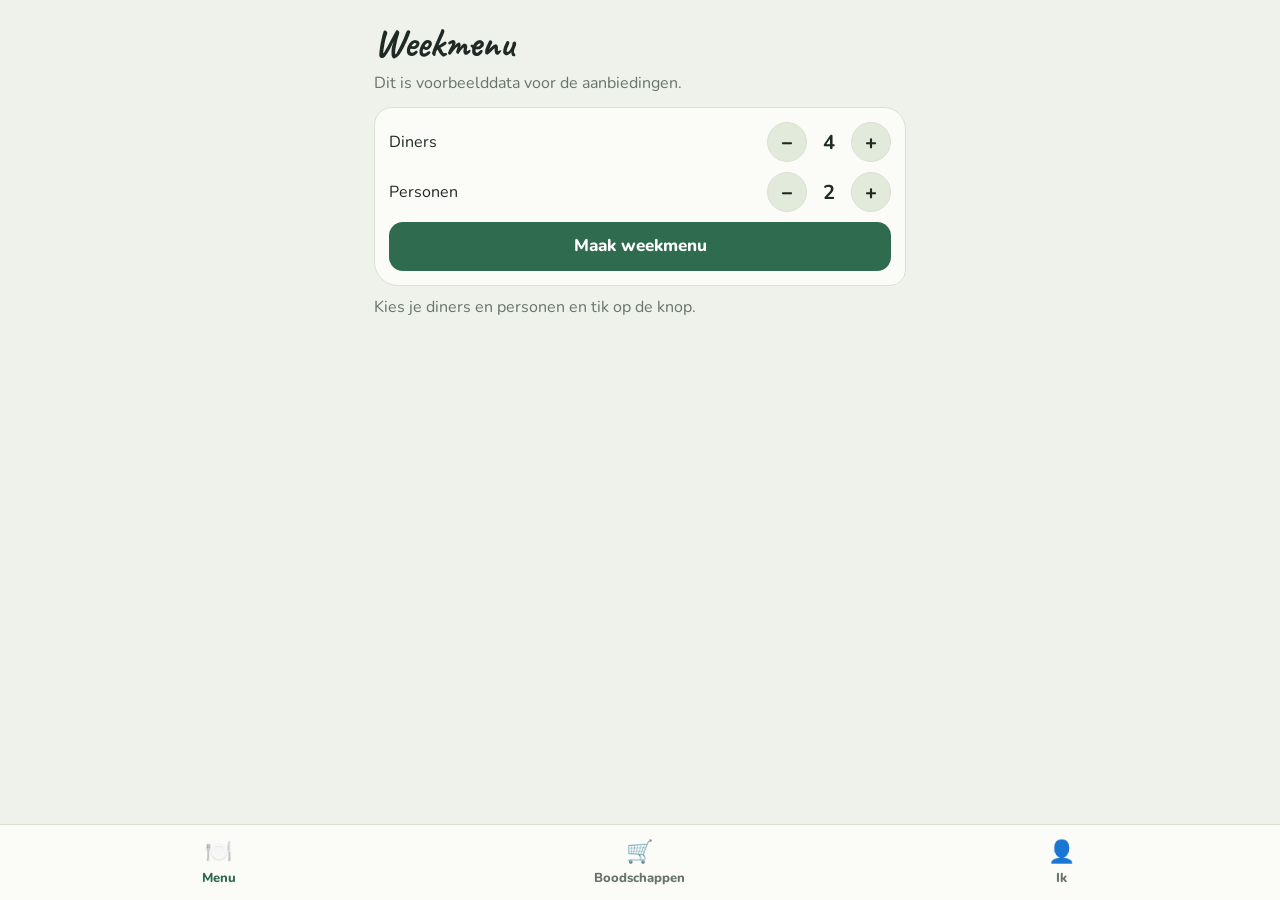
==== index.html @ 4ca86e37 "Rename index (3).html to index.html" ====
<!doctype html>
<html lang="nl"><head><meta charset="utf-8">
<meta name="viewport" content="width=device-width, initial-scale=1, viewport-fit=cover">
<title>Weekmenu</title>
<link href="https://fonts.googleapis.com/css2?family=Caveat:wght@600;700&family=Nunito:wght@400;700;800&display=swap" rel="stylesheet">
<style>
:root{--bg:#eef2ea;--card:#fbfcf8;--ink:#1f2a24;--mut:#66746b;--acc:#2f6b4f;--on:#fff;--deal:#f2c14e;--line:#d9e1d3;--chip:#e2eadc;box-sizing:border-box;padding-top:env(safe-area-inset-top,0px);padding-bottom:env(safe-area-inset-bottom,0px)}
@media(prefers-color-scheme:dark){:root:not([data-theme="light"]){--bg:#141a16;--card:#1d2621;--ink:#e9f0e8;--mut:#90a096;--acc:#6fc096;--on:#10201a;--line:#2b3830;--chip:#27332c;color-scheme:dark}}
:root[data-theme="dark"]{--bg:#141a16;--card:#1d2621;--ink:#e9f0e8;--mut:#90a096;--acc:#6fc096;--on:#10201a;--line:#2b3830;--chip:#27332c;color-scheme:dark}
*{box-sizing:border-box}html{scroll-padding-top:env(safe-area-inset-top,0px)}
body{margin:0;background:var(--bg);color:var(--ink);font:400 16px/1.45 Nunito,system-ui,sans-serif;padding-bottom:84px}
main{max-width:560px;margin:0 auto;padding:14px}
h1,h2{font-family:Caveat,cursive;margin:0;font-weight:700}h1{font-size:40px}h2{font-size:28px;margin:18px 0 8px}
.sub{color:var(--mut);margin:0 0 12px}
.card{background:var(--card);border:1.5px solid var(--line);border-radius:18px 22px 16px 24px;padding:14px;margin:10px 0}
.row{display:flex;align-items:center;gap:10px}.sp{flex:1}
.step{display:flex;align-items:center;gap:10px}.step b{min-width:24px;text-align:center;font-size:20px}
button{font:inherit;color:inherit;cursor:pointer}
.rb{width:40px;height:40px;border-radius:50%;border:1.5px solid var(--line);background:var(--chip);font-size:20px;font-weight:800}
.btn{background:var(--acc);color:var(--on);border:0;border-radius:14px;padding:12px 16px;font-weight:800;width:100%;font-size:17px}
.ghost{background:none;border:1.5px solid var(--line);border-radius:12px;padding:6px 10px;font-weight:700}
.pic{width:64px;height:64px;flex:none;border-radius:58% 42% 55% 45%/48% 56% 44% 52%;background:var(--chip);border:2px solid var(--ink);display:grid;place-items:center;font-size:32px}
.meta{color:var(--mut);font-size:14px}.name{font-weight:800;font-size:18px}
.tag{display:inline-block;background:var(--deal);color:#2a2105;border-radius:8px;padding:1px 7px;font-size:12px;font-weight:800;margin:4px 4px 0 0}
.chip{display:inline-block;border:1.5px solid var(--line);background:var(--chip);border-radius:20px;padding:5px 12px;margin:3px;font-weight:700}
.chip.on{background:var(--ink);color:var(--bg)}
.st{flex:1;min-width:30%;border:1.5px solid var(--line);border-radius:14px;background:var(--card);padding:8px;text-align:center}
.st.sel{border-color:var(--acc);outline:2px solid var(--acc)}.st b{display:block;font-size:17px}
.best{color:var(--acc);font-size:12px;font-weight:800}
.it{display:flex;align-items:center;gap:10px;padding:9px 0;border-bottom:1px solid var(--line)}
.it.d .t{text-decoration:line-through;opacity:.5}.t{flex:1}
nav{position:fixed;left:0;right:0;bottom:0;background:var(--card);border-top:1.5px solid var(--line);display:flex;padding:6px 8px calc(6px + env(safe-area-inset-bottom,0px))}
nav button{flex:1;border:0;background:none;padding:6px;font-weight:800;color:var(--mut);font-size:13px}nav button span{display:block;font-size:22px}
nav button.on{color:var(--acc)}
.seg{display:flex;gap:6px;margin:8px 0}.seg button{flex:1;border:1.5px solid var(--line);background:var(--card);border-radius:12px;padding:8px;font-weight:800}.seg .on{background:var(--acc);color:var(--on);border-color:var(--acc)}
button:focus-visible{outline:3px solid var(--acc);outline-offset:2px}
.in{font:inherit;color:inherit;background:var(--card);border:1.5px solid var(--line);border-radius:10px;padding:8px;width:100%;min-width:0}
</style></head><body><main id="app"></main><nav id="nav"></nav>
<script>
const CT=`kip|Kipfilet|1.6|g|125|0
gehakt|Gehakt|1.3|g|100|0
spek|Spekjes|0.6|g|30|0
ham|Ham|0.5|g|30|0
zalm|Zalm|2.2|g|120|0
rijst|Rijst|0.2|g|75|1
pasta|Pasta|0.25|g|90|1
orzo|Orzo|0.35|g|80|0
wrap|Wraps|0.5|st|2|0
naan|Naanbrood|0.5|st|1|0
bloemkool|Bloemkool|0.6|g|200|0
broccoli|Broccoli|0.55|g|150|0
spinazie|Spinazie|0.5|g|100|0
boerenkool|Boerenkool|0.5|g|200|0
zuurkool|Zuurkool|0.4|g|200|0
rodekool|Rode kool|0.4|g|200|0
sperzieb|Sperziebonen|0.6|g|150|0
courgette|Courgette|0.5|st|0.5|0
tomaat|Tomaten|0.5|g|120|0
paprika|Paprika|0.6|st|0.5|0
mozzarella|Mozzarella|0.55|g|60|0
feta|Feta|0.6|g|50|0
burrata|Burrata|1.2|g|60|0
kaas|Geraspte kaas|0.4|g|40|0
boursin|Boursin|0.8|g|40|0
room|Kookroom|0.3|ml|50|0
pesto|Pesto|0.5|g|30|0
currypasta|Currypasta|0.4|g|25|0
kokos|Kokosmelk|0.45|ml|100|0
linzen|Linzen|0.4|g|60|0
aardappel|Aardappelen|0.3|g|200|0
sla|Sla|0.4|g|60|0
avocado|Avocado|0.8|st|0.5|0
tzatziki|Tzatziki|0.4|g|50|0
mais|Mais en bonen|0.4|g|80|0
ei|Eieren|0.3|st|1|1
ui|Ui|0.1|st|0.5|1
knoflook|Knoflook|0.05|teen|1|1
olie|Olijfolie|0.05|ml|10|1`;
const RT=`Bloemkoolschotel|Schotels|45|1|bloemkool,aardappel,kaas,room,ham
Broccoli-ovenschotel|Schotels|40|1|broccoli,aardappel,kaas,room,gehakt
Lasagne|Schotels|75|2|gehakt,pasta,tomaat,kaas,room,ui
Quiche met spinazie|Schotels|60|2|spinazie,ei,room,kaas,spek
Pan-lasagne pesto|Schotels|35|1|pasta,pesto,gehakt,mozzarella,tomaat,olie
Boerenkoolstamppot|Hollands|40|1|boerenkool,aardappel,spek
Zuurkool met spekjes|Hollands|35|1|zuurkool,aardappel,spek
Rode kool met kip|Hollands|40|1|rodekool,aardappel,kip
Sperziebonen met kip|Hollands|35|1|sperzieb,aardappel,kip
Kippensoep|Soep|60|2|kip,ui,aardappel
Broccolisoep|Soep|30|1|broccoli,room,aardappel,ui
Pasta carbonara|Pasta|25|1|pasta,spek,ei,kaas,knoflook
Orzo met ham en kaas|Pasta|25|1|orzo,ham,kaas,room
Pasta pesto met kip|Pasta|25|1|pasta,pesto,kip,tomaat
Pasta boursin en broccoli|Pasta|25|1|pasta,boursin,broccoli
Ravioli spinazie-mozzarella|Pasta|20|1|pasta,spinazie,mozzarella,tomaat
Orzo met spinazie en tomaatjes|Pasta|25|1|orzo,spinazie,tomaat,feta
Chili con carne|Wraps|45|1|gehakt,mais,tomaat,paprika,rijst,ui
Tacos|Wraps|25|1|gehakt,wrap,sla,tomaat,kaas,avocado
Fajitas|Wraps|25|1|kip,paprika,wrap,ui,kaas
Shoarma-wraps|Wraps|25|1|kip,wrap,sla,tzatziki,tomaat
Nasi|Rijst|30|1|rijst,kip,ei,ui,paprika,knoflook,olie
Butter chicken|Rijst|40|2|kip,rijst,room,tomaat,currypasta
Kip kerrie|Rijst|35|1|kip,rijst,currypasta,kokos,paprika
Pokebowl|Rijst|25|1|zalm,rijst,avocado,mais
Linzencurry met naan|Curry|35|1|linzen,kokos,currypasta,tomaat,naan
Groene curry|Curry|35|2|kip,kokos,currypasta,broccoli,rijst
Orzosalade met feta|Salades|20|1|orzo,feta,tomaat,paprika,sla
Burratasalade|Salades|15|1|burrata,tomaat,sla,pesto
Caesar-pastasalade|Salades|25|1|pasta,kip,spek,ei,sla
Gevulde paprika|Overig|50|2|paprika,gehakt,rijst,kaas,tomaat
Courgette-parmigiana|Overig|55|2|courgette,tomaat,mozzarella,kaas
Risotto met burrata|Overig|40|2|rijst,burrata,courgette,room,ui
Kip tandoori met naan|Overig|35|1|kip,naan,tzatziki,currypasta`;
const EM={Schotels:'🥘',Hollands:'🥔',Soep:'🍲',Pasta:'🍝',Wraps:'🌯',Rijst:'🍛',Curry:'🌶️',Salades:'🥗',Overig:'🍽️'};
const CT2=`zout|Zout|0.03|st|0|1
peper|Peper|0.03|st|0|1
nootmuskaat|Nootmuskaat|0.03|st|0|1
ikruiden|Italiaanse kruiden|0.03|st|0|1
tacokruiden|Tacokruiden|0.15|st|0|1
komijn|Komijn|0.03|st|0|1
kerriepoeder|Kerriepoeder|0.03|st|0|1
paprikapoeder|Paprikapoeder|0.03|st|0|1
gember|Gember|0.1|g|5|1
bouillon|Bouillon|0.1|st|0.5|1
boter|Boter|0.1|g|10|1
melk|Melk|0.1|ml|50|1
sojasaus|Sojasaus|0.05|ml|10|1
azijn|Azijn|0.03|ml|10|1
honing|Honing|0.1|g|10|1
tomatenpuree|Tomatenpuree|0.1|g|15|1
asperges|Groene asperges|1.2|g|150|0
witlof|Witlof|0.6|g|150|0
wortel|Wortelen|0.3|g|150|0
snijbonen|Snijbonen|0.6|g|150|0
pompoen|Pompoen|0.4|g|200|0
aubergine|Aubergine|0.7|st|0.5|0
gnocchi|Gnocchi|0.5|g|125|0
ricotta|Ricotta|0.6|g|50|0
deeg|Bladerdeeg of pizzadeeg|0.4|st|0.5|0
broodje|Burgerbroodjes|0.3|st|1|0
kipgehakt|Kipgehakt|1.2|g|100|0
friet|Friet|0.5|g|150|0
pita|Pitabroodjes|0.4|st|1|0
nacho|Nacho's|0.5|g|40|0
pindasaus|Pindasaus|0.4|g|40|0
stoofvlees|Stoofvlees|1.8|g|125|0
bulgur|Bulgur|0.3|g|70|0
couscous|Couscous|0.3|g|70|0
kikkererwten|Kikkererwten|0.35|g|80|0
carpaccio|Carpaccio|1.5|g|50|0
pijnboompitten|Pijnboompitten|0.5|g|15|0
basilicum|Basilicum|0.25|g|10|0
aardbeien|Aardbeien|0.8|g|80|0
rucola|Rucola|0.4|g|30|0
capres|Capres|0.15|g|10|0`;
const RT2=`Courgetteschotel|Schotels|45|1|courgette,aardappel,kaas,room,gehakt
Spinazieschotel|Schotels|45|1|spinazie,aardappel,kaas,room,ei
Witlof met ham en kaas|Schotels|40|1|witlof,ham,kaas,aardappel,room
Quiche met capres|Schotels|60|2|ei,room,kaas,spek,deeg,capres
Gnocchi-ovenschotel met kip en pesto|Schotels|40|1|gnocchi,pesto,kip,courgette,mozzarella
Wortelen met gehakt|Hollands|40|1|wortel,aardappel,gehakt
Snijbonen met gehakt|Hollands|35|1|snijbonen,aardappel,gehakt
Spinazie met ei|Hollands|30|1|spinazie,aardappel,ei
Groene asperges met spek|Hollands|30|1|asperges,spek,aardappel,ei
Gegrilde ovengroenten|Hollands|45|1|courgette,paprika,aubergine,aardappel,feta
Pompoensoep|Soep|40|1|pompoen,room,ui
Courgettepasta|Pasta|25|1|courgette,pasta,room,kaas
Pasta pesto|Pasta|20|1|pasta,pesto,tomaat,pijnboompitten
Macaroni met ham en kaas|Pasta|35|1|pasta,ham,kaas,tomaat
Mac and cheese|Pasta|30|1|pasta,kaas,room,melk
Pasta met kip, courgette en room|Pasta|30|1|pasta,kip,courgette,room
Orzo met spek, courgette en burrata|Pasta|30|2|orzo,spek,courgette,burrata,rucola
Quesadilla's|Wraps|25|1|wrap,kaas,kip,paprika,mais
Bloemkoolpizza|Wraps|50|2|bloemkool,mozzarella,tomaat,ei
Wrap-pizza met crème fraîche|Wraps|20|1|wrap,room,spinazie,kaas,tomaat
Kipcorn|Wraps|35|1|kip,deeg,kaas
Hamburgers|Wraps|30|1|broodje,gehakt,sla,tomaat,kaas,aardappel
Plaattaart (flammkuchen)|Wraps|30|1|deeg,room,spek,ui,kaas
Tostada met gehakt|Wraps|25|1|wrap,gehakt,mais,sla,tomaat,avocado
Pita tandoori|Wraps|25|1|pita,kip,tzatziki,sla,tomaat,kerriepoeder
Taquito's|Wraps|30|1|wrap,kip,kaas,mais
Gyros-wraps|Wraps|25|1|wrap,kip,tzatziki,sla,tomaat
Kip-saté-wraps|Wraps|25|1|wrap,kip,pindasaus,sla,wortel
Kip Caesar-wraps|Wraps|25|1|wrap,kip,sla,spek,kaas
Kip-tacos met sla|Wraps|25|1|wrap,kipgehakt,sla,tomaat,avocado
Mexicaanse bowl|Wraps|30|1|rijst,gehakt,mais,avocado,tomaat,nacho
Gevulde courgette met Mexicaans gehakt|Wraps|45|2|courgette,gehakt,mais,kaas,tomaat
Enchilada's met kip|Wraps|40|2|wrap,kip,mais,tomaat,kaas
Loaded fries|Wraps|30|1|friet,kipgehakt,kaas,sla,tomaat
Gezonde kapsalon|Wraps|35|1|aardappel,kip,sla,tomaat,tzatziki,kaas
Turkse pizza|Wraps|35|2|deeg,gehakt,tomaat,paprika,sla
Chicken tonight|Rijst|30|1|kip,rijst,paprika,room,tomaat
Stoofvlees met rijst en boontjes|Rijst|30|1|stoofvlees,rijst,snijbonen
Kip met rijst en broccoli|Rijst|30|1|kip,rijst,broccoli,room
Kip tandoori met rijst|Rijst|35|1|kip,rijst,tzatziki,kerriepoeder
Kip madras|Rijst|35|1|kip,rijst,currypasta,tomaat,room
Honing-gemberkip met rijst|Rijst|30|1|kip,rijst,honing,sojasaus,broccoli
Roti met kip|Rijst|40|2|wrap,kip,aardappel,sperzieb,currypasta
Risotto|Rijst|40|2|rijst,kaas,room,boter,ui
Risotto verde met burrata|Rijst|40|2|rijst,courgette,spinazie,burrata,kaas
Paprikarisotto met burrata|Rijst|40|2|rijst,paprika,burrata,kaas
Pastasalade pesto met kip|Salades|25|1|pasta,pesto,tomaat,kip,pijnboompitten
Bulgursalade met feta|Salades|25|1|bulgur,feta,paprika,tomaat,sla
Orzosalade met mozzarella|Salades|20|1|orzo,tomaat,mozzarella,basilicum
Linda-salade met nacho's|Salades|20|1|nacho,sla,tomaat,avocado,gehakt,mais
Spinaziesalade met aardbeien|Salades|15|1|spinazie,aardbeien,feta,pijnboompitten
Couscoussalade|Salades|20|1|couscous,kikkererwten,tomaat,feta,sla
Krokante aardappelsalade|Salades|35|1|aardappel,spek,ei,sla,tomaat
Pastasalade met carpaccio|Salades|25|1|pasta,carpaccio,rucola,tomaat,pijnboompitten
Pastasalade met avocado en spek|Salades|25|1|pasta,avocado,spek,tomaat,sla
Orzosalade met gegrilde groenten|Salades|30|1|orzo,courgette,paprika,aubergine,feta
Pompoencurry|Curry|40|1|pompoen,kokos,currypasta,rijst,kikkererwten
Kip met tzatziki en naan|Overig|25|1|kip,tzatziki,naan,sla,tomaat
Courgettepatatjes|Overig|35|1|courgette,ei,kaas,aardappel
Melanzane parmigiana|Overig|60|2|aubergine,tomaat,mozzarella,kaas
Kipburger|Overig|30|1|broodje,kipgehakt,sla,tomaat,kaas
Kip shoarma met tzatziki|Overig|30|1|kip,tzatziki,rijst,sla,tomaat
Courgetterolletjes met ricotta|Overig|45|2|courgette,ricotta,tomaat,mozzarella
Italiaanse plaattaart|Overig|30|1|deeg,tomaat,mozzarella,rucola,ham`;
const CX={Schotels:'zout,peper,nootmuskaat,boter',Hollands:'zout,peper,boter,melk',Soep:'bouillon,zout,peper,knoflook',Pasta:'knoflook,olie,zout,peper,ikruiden',Wraps:'knoflook,olie,tacokruiden,zout,peper',Rijst:'knoflook,olie,zout,peper,gember',Curry:'knoflook,gember,olie,komijn,kerriepoeder,zout',Salades:'olie,azijn,zout,peper',Overig:'knoflook,olie,zout,peper,ikruiden'};
const C={},R=[];
(CT+'\n'+CT2).split('\n').forEach(l=>{const[k,n,p,u,q,pa]=l.split('|');C[k]={n,p:+p,u,q:+q,pa:+pa}});
(RT+'\n'+RT2).split('\n').forEach(l=>{const[n,c,m,d,i]=l.split('|');R.push({n,c,m:+m,d:+d,i:[...new Set(i.split(',').concat((CX[c]||'').split(',')).filter(Boolean))]})});
const BASE=R.length;
// Voorbeeld-aanbiedingen (later vervangen door de wekelijkse scraper)
const ST=['AH','Jumbo','Lidl','Aldi','Dirk'];
const MU={AH:1,Jumbo:.97,Lidl:.88,Aldi:.87,Dirk:.9};
const DS={AH:{kip:.25,courgette:.3,pasta:.2,spinazie:.25,mozzarella:.3,gehakt:.15},Jumbo:{gehakt:.3,broccoli:.3,wrap:.25,tomaat:.2,kaas:.2,room:.2,feta:.25},Lidl:{paprika:.3,kip:.15,avocado:.3,sla:.2,mais:.15},Aldi:{spek:.25,aardappel:.2,bloemkool:.3,pesto:.2},Dirk:{kokos:.3,linzen:.25,currypasta:.3,orzo:.2,burrata:.25,ham:.2}};
let S={n:4,p:2,mode:'single',store:null,menu:[],dis:['zalm'],favs:[],hist:[],moved:[],done:[],tab:'menu'};
try{const x=JSON.parse(localStorage.getItem('wm1')||'null');if(x)S={...S,...x,tab:'menu'}}catch(e){}
const save=()=>{try{localStorage.setItem('wm1',JSON.stringify(S))}catch(e){}};
S=Object.assign({cr:[],ci:{},dw:[],form:{open:false,n:'',c:'Overig',m:30,d:1,sel:[],ni:{n:'',p:'',u:'g',q:''}}},S);
Object.assign(C,S.ci);S.cr.forEach(r=>R.push(r));S.menu=S.menu.filter(i=>i<R.length);
const bad=r=>S.dw.some(w=>r.n.toLowerCase().includes(w)||r.i.some(k=>C[k].n.toLowerCase().includes(w)));
const eur=v=>'€'+v.toFixed(2).replace('.',',');
const pr=(k,s)=>C[k].p*MU[s]*(1-(DS[s][k]||0));
const bestS=k=>ST.reduce((a,s)=>pr(k,s)<pr(k,a)?s:a);
const uses=()=>{const m={};S.menu.forEach(i=>R[i].i.forEach(k=>m[k]=(m[k]||0)+1));return m};
const isBuy=k=>C[k].pa?S.moved.includes(k):!S.moved.includes(k);
const tot=s=>{const u=uses();return Object.keys(u).filter(isBuy).reduce((a,k)=>a+(s==='split'?pr(k,bestS(k)):pr(k,s))*S.p*u[k],0)};
const cheapest=()=>ST.reduce((a,s)=>tot(s)<tot(a)?s:a);
const cur=()=>S.store||cheapest();
const unit=k=>S.mode==='split'?pr(k,bestS(k)):pr(k,cur());
const qty=(k,n)=>{const c=C[k],v=c.q*S.p*n;if(!c.q)return 'naar smaak';if(c.u==='g'&&v>=1000)return (v/1000).toFixed(1).replace('.',',')+' kg';if(c.u==='ml'&&v>=1000)return (v/1000).toFixed(1).replace('.',',')+' l';const r=Math.round(v*10)/10;return String(r).replace('.',',')+' '+(c.u==='st'?'stuks':c.u)};
const score=(r,cats)=>{let d=0;r.i.forEach(k=>{if(!C[k].pa)d+=Math.max(...ST.map(s=>DS[s][k]||0))});return d/r.i.length+Math.random()*.35+(S.favs.includes(r.n)?.15:0)-cats.filter(c=>c===r.c).length*.3};
const best=(ex,cats)=>{const c=R.map((r,i)=>[r,i]).filter(([r,i])=>!ex.includes(i)&&!r.i.some(k=>S.dis.includes(k))&&!bad(r)).map(([r,i])=>[score(r,cats),i]).sort((a,b)=>b[0]-a[0])[0];return c?c[1]:null};
function gen(){const m=[];for(let x=0;x<S.n;x++){const i=best(m,m.map(j=>R[j].c));if(i!==null)m.push(i)}S.menu=m;S.done=[];S.moved=[];S.store=null;save();render()}
function swap(x){const o=S.menu.filter((_,j)=>j!==x),i=best(S.menu,o.map(j=>R[j].c));if(i!==null){S.menu[x]=i;save();render()}}
const cost=r=>r.i.reduce((a,k)=>a+unit(k)*S.p,0);
const deals=r=>r.i.filter(k=>!C[k].pa).map(k=>{const s=bestS(k),d=DS[s][k];return d?`<span class="tag">${C[k].n} −${Math.round(d*100)}% ${s}</span>`:''}).join('');
const dif=['makkelijk','gemiddeld','pittig'];
function setN(k,d,lo,hi){S[k]=Math.min(hi,Math.max(lo,S[k]+d));save();render()}
function tog(arr,v){const a=S[arr],i=a.indexOf(v);i<0?a.push(v):a.splice(i,1);save();render()}
function go(t){S.tab=t;render();scrollTo(0,0)}
function vMenu(){let h=`<h1>Weekmenu</h1><p class="sub">Dit is voorbeelddata voor de aanbiedingen.</p>
<div class="card"><div class="row"><span class="sp">Diners</span><span class="step"><button class="rb" onclick="setN('n',-1,1,7)" aria-label="Minder diners">−</button><b>${S.n}</b><button class="rb" onclick="setN('n',1,1,7)" aria-label="Meer diners">+</button></span></div>
<div class="row" style="margin:10px 0"><span class="sp">Personen</span><span class="step"><button class="rb" onclick="setN('p',-1,1,10)" aria-label="Minder personen">−</button><b>${S.p}</b><button class="rb" onclick="setN('p',1,1,10)" aria-label="Meer personen">+</button></span></div>
<button class="btn" onclick="gen()">${S.menu.length?'Maak nieuw weekmenu':'Maak weekmenu'}</button></div>`;
if(!S.menu.length)return h+`<p class="sub">Kies je diners en personen en tik op de knop.</p>`;
let t=0;S.menu.forEach((i,x)=>{const r=R[i],c=cost(r);t+=c;h+=`<div class="card"><div class="row"><div class="pic">${EM[r.c]}</div><div class="sp"><div class="name">${r.n}</div><div class="meta">${r.m} min, ${dif[r.d-1]}</div><div><b>${eur(c)}</b> <span class="meta">totaal, ${eur(c/S.p)} p.p.</span></div></div>
<div style="display:grid;gap:6px"><button class="ghost" onclick="tog('favs','${r.n}')" aria-label="Favoriet">${S.favs.includes(r.n)?'❤️':'🤍'}</button><button class="ghost" onclick="swap(${x})" aria-label="Wissel gerecht">↻</button></div></div>${deals(r)}</div>`});
return h+`<div class="card row"><span class="sp">Hele week</span><b>${eur(t)}</b></div><button class="btn" onclick="S.hist.unshift({d:new Date().toLocaleDateString('nl-NL'),m:S.menu.map(i=>R[i].n),n:S.n,p:S.p});S.hist=S.hist.slice(0,20);save();alert('Bewaard in je geschiedenis')">Bewaar deze week</button>`}
function vShop(){if(!S.menu.length)return `<h1>Boodschappen</h1><p class="sub">Maak eerst een weekmenu.</p>`;
const bs=cheapest(),u=uses(),ks=Object.keys(u);
let h=`<h1>Boodschappen</h1><div class="seg"><button class="${S.mode==='single'?'on':''}" onclick="S.mode='single';save();render()">Één winkel</button><button class="${S.mode==='split'?'on':''}" onclick="S.mode='split';save();render()">Verdeeld</button></div>`;
if(S.mode==='single'){h+=`<div class="row" style="flex-wrap:wrap;gap:8px">`+ST.map(s=>`<button class="st ${s===cur()?'sel':''}" onclick="S.store='${s}';save();render()">${s}<b>${eur(tot(s))}</b>${s===bs?'<span class="best">goedkoopst</span>':''}</button>`).join('')+`</div>`}
else h+=`<div class="card row"><span class="sp">Goedkoopste per product</span><b>${eur(tot('split'))}</b></div><p class="sub">Je bespaart ${eur(tot(bs)-tot('split'))} t.o.v. alleen ${bs}.</p>`;
h+=`<h2>Te kopen</h2><div class="card">`;
const row=(k,buy)=>{const n=u[k],st=S.mode==='split'?bestS(k):cur();return `<div class="it ${S.done.includes(k)&&buy?'d':''}">${buy?`<input type="checkbox" ${S.done.includes(k)?'checked':''} onchange="tog('done','${k}')" aria-label="${C[k].n}">`:''}<div class="t"><b>${C[k].n}</b> <span class="meta">${qty(k,n)}${buy?`, ${eur(pr(k,st)*S.p*n)}${S.mode==='split'?' bij '+st:''}`:''}</span></div><button class="ghost" onclick="tog('moved','${k}')">${buy?'Heb ik':'Koop'}</button></div>`};
h+=ks.filter(isBuy).map(k=>row(k,1)).join('')||'<p class="meta">Niets te kopen.</p>';
h+=`</div><h2>Waarschijnlijk in huis</h2><div class="card">`+(ks.filter(k=>!isBuy(k)).map(k=>row(k,0)).join('')||'<p class="meta">Leeg.</p>')+`</div>`;return h}
function vMe(){let h=`<h1>Ik</h1><h2>Lust ik niet</h2><p class="sub">Typ een woord (bijvoorbeeld ‘zalm’) of tik een ingrediënt aan. Geblokkeerde gerechten komen niet in je menu.</p><div class="card"><div class="row"><input id="dw" class="in" placeholder="Wat lust je niet?" onkeydown="if(event.key==='Enter')addDw()"><button class="ghost" onclick="addDw()">Voeg toe</button></div><div>${S.dw.map(w=>`<button class="chip on" onclick="rmDw('${w}')">${w} ✕</button>`).join('')}</div><hr style="border:0;border-top:1px solid var(--line)">`;
h+=Object.keys(C).filter(k=>!C[k].pa).map(k=>`<button class="chip ${S.dis.includes(k)?'on':''}" onclick="tog('dis','${k}')">${C[k].n}</button>`).join('')+`</div><h2>Favorieten</h2><div class="card">`;
h+=S.favs.map(f=>`<span class="chip">❤️ ${f}</span>`).join('')||'<p class="meta">Tik op het hartje bij een gerecht.</p>';
h+=`</div><h2>Geschiedenis</h2>`+(S.hist.map(x=>`<div class="card"><b>${x.d}</b> <span class="meta">${x.n} diners, ${x.p} pers.</span><div class="meta">${x.m.join(', ')}</div></div>`).join('')||'<p class="meta">Nog geen bewaarde weken.</p>');return h+vAdd()}
const bad2=0;
function addDw(){const v=document.getElementById('dw').value.trim().toLowerCase();if(v&&!S.dw.includes(v)){S.dw.push(v);save();render()}}
function rmDw(w){S.dw=S.dw.filter(x=>x!==w);save();render()}
const selIng=k=>{const a=S.form.sel,i=a.indexOf(k);i<0?a.push(k):a.splice(i,1);render()};
function addIng(){const n=S.form.ni;if(!n.n.trim())return;const k='c_'+Date.now();S.ci[k]={n:n.n.trim(),p:+n.p||0.3,u:n.u,q:+n.q||1,pa:0};C[k]=S.ci[k];S.form.sel.push(k);S.form.ni={n:'',p:'',u:'g',q:''};save();render()}
function saveCr(){const f=S.form;if(!f.n.trim()||!f.sel.length){alert('Geef een naam en kies minstens één ingrediënt');return}const r={n:f.n.trim(),c:f.c,m:f.m||30,d:f.d,i:[...f.sel]};S.cr.push(r);R.push(r);S.form={open:false,n:'',c:'Overig',m:30,d:1,sel:[],ni:{n:'',p:'',u:'g',q:''}};save();render()}
function delCr(x){S.cr.splice(x,1);R.length=BASE;S.cr.forEach(r=>R.push(r));S.menu=S.menu.filter(i=>i<R.length);save();render()}
function vAdd(){const f=S.form;let h=`<h2>Eigen recepten</h2>`+S.cr.map((r,x)=>`<div class="card row"><span class="sp"><b>${r.n}</b> <span class="meta">${r.c}, ${r.m} min</span></span><button class="ghost" onclick="delCr(${x})" aria-label="Verwijder">✕</button></div>`).join('');
if(!f.open)return h+`<button class="btn" onclick="S.form.open=true;render()">+ Nieuw recept</button>`;
return h+`<div class="card"><input class="in" placeholder="Naam van het gerecht" value="${f.n}" oninput="S.form.n=this.value"><div class="row" style="margin:8px 0"><select class="in" onchange="S.form.c=this.value">${Object.keys(EM).map(c=>`<option ${c===f.c?'selected':''}>${c}</option>`).join('')}</select><input class="in" type="number" min="5" value="${f.m}" oninput="S.form.m=+this.value" aria-label="Minuten"><select class="in" onchange="S.form.d=+this.value">${dif.map((d,i)=>`<option value="${i+1}" ${i+1===f.d?'selected':''}>${d}</option>`).join('')}</select></div><p class="meta">Kies ingrediënten:</p><div style="max-height:200px;overflow:auto">${Object.keys(C).map(k=>`<button class="chip ${f.sel.includes(k)?'on':''}" onclick="selIng('${k}')">${C[k].n}</button>`).join('')}</div><p class="meta">Staat het er niet bij? Voeg het toe (prijs per persoon en hoeveelheid per persoon):</p><div class="row"><input class="in" placeholder="Naam" value="${f.ni.n}" oninput="S.form.ni.n=this.value"><input class="in" type="number" step="0.05" placeholder="€ p.p." value="${f.ni.p}" oninput="S.form.ni.p=this.value"><select class="in" onchange="S.form.ni.u=this.value"><option>g</option><option>st</option><option>ml</option></select><input class="in" type="number" placeholder="p.p." value="${f.ni.q}" oninput="S.form.ni.q=this.value"></div><button class="ghost" style="margin:8px 0" onclick="addIng()">Ingrediënt toevoegen</button><button class="btn" onclick="saveCr()">Recept opslaan</button></div>`}
function render(){app.innerHTML=S.tab==='menu'?vMenu():S.tab==='shop'?vShop():vMe();
nav.innerHTML=[['menu','🍽️','Menu'],['shop','🛒','Boodschappen'],['me','👤','Ik']].map(([t,e,l])=>`<button class="${S.tab===t?'on':''}" onclick="go('${t}')"><span>${e}</span>${l}</button>`).join('')}
render();
</script></body></html>
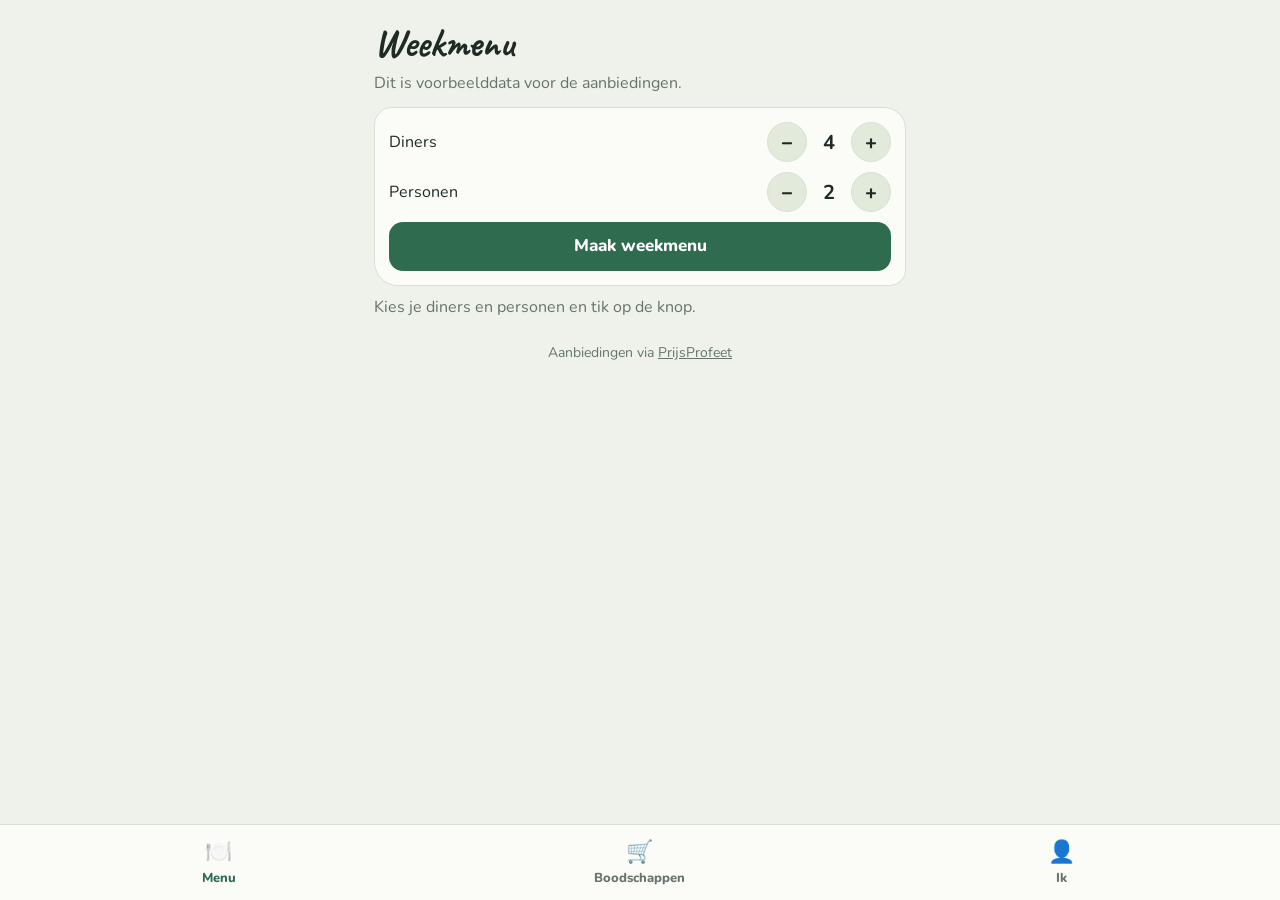
==== commit 1414005f: "Rename index (4).html to index.html" ====
--- a/index.html
+++ b/index.html
@@ -224,7 +224,7 @@
 // Voorbeeld-aanbiedingen (later vervangen door de wekelijkse scraper)
 const ST=['AH','Jumbo','Lidl','Aldi','Dirk'];
 const MU={AH:1,Jumbo:.97,Lidl:.88,Aldi:.87,Dirk:.9};
-const DS={AH:{kip:.25,courgette:.3,pasta:.2,spinazie:.25,mozzarella:.3,gehakt:.15},Jumbo:{gehakt:.3,broccoli:.3,wrap:.25,tomaat:.2,kaas:.2,room:.2,feta:.25},Lidl:{paprika:.3,kip:.15,avocado:.3,sla:.2,mais:.15},Aldi:{spek:.25,aardappel:.2,bloemkool:.3,pesto:.2},Dirk:{kokos:.3,linzen:.25,currypasta:.3,orzo:.2,burrata:.25,ham:.2}};
+let SRC='Dit is voorbeelddata voor de aanbiedingen.',DS={AH:{kip:.25,courgette:.3,pasta:.2,spinazie:.25,mozzarella:.3,gehakt:.15},Jumbo:{gehakt:.3,broccoli:.3,wrap:.25,tomaat:.2,kaas:.2,room:.2,feta:.25},Lidl:{paprika:.3,kip:.15,avocado:.3,sla:.2,mais:.15},Aldi:{spek:.25,aardappel:.2,bloemkool:.3,pesto:.2},Dirk:{kokos:.3,linzen:.25,currypasta:.3,orzo:.2,burrata:.25,ham:.2}};
 let S={n:4,p:2,mode:'single',store:null,menu:[],dis:['zalm'],favs:[],hist:[],moved:[],done:[],tab:'menu'};
 try{const x=JSON.parse(localStorage.getItem('wm1')||'null');if(x)S={...S,...x,tab:'menu'}}catch(e){}
 const save=()=>{try{localStorage.setItem('wm1',JSON.stringify(S))}catch(e){}};
@@ -251,7 +251,7 @@
 function setN(k,d,lo,hi){S[k]=Math.min(hi,Math.max(lo,S[k]+d));save();render()}
 function tog(arr,v){const a=S[arr],i=a.indexOf(v);i<0?a.push(v):a.splice(i,1);save();render()}
 function go(t){S.tab=t;render();scrollTo(0,0)}
-function vMenu(){let h=`<h1>Weekmenu</h1><p class="sub">Dit is voorbeelddata voor de aanbiedingen.</p>
+function vMenu(){let h=`<h1>Weekmenu</h1><p class="sub">${SRC}</p>
 <div class="card"><div class="row"><span class="sp">Diners</span><span class="step"><button class="rb" onclick="setN('n',-1,1,7)" aria-label="Minder diners">−</button><b>${S.n}</b><button class="rb" onclick="setN('n',1,1,7)" aria-label="Meer diners">+</button></span></div>
 <div class="row" style="margin:10px 0"><span class="sp">Personen</span><span class="step"><button class="rb" onclick="setN('p',-1,1,10)" aria-label="Minder personen">−</button><b>${S.p}</b><button class="rb" onclick="setN('p',1,1,10)" aria-label="Meer personen">+</button></span></div>
 <button class="btn" onclick="gen()">${S.menu.length?'Maak nieuw weekmenu':'Maak weekmenu'}</button></div>`;
@@ -282,7 +282,8 @@
 function vAdd(){const f=S.form;let h=`<h2>Eigen recepten</h2>`+S.cr.map((r,x)=>`<div class="card row"><span class="sp"><b>${r.n}</b> <span class="meta">${r.c}, ${r.m} min</span></span><button class="ghost" onclick="delCr(${x})" aria-label="Verwijder">✕</button></div>`).join('');
 if(!f.open)return h+`<button class="btn" onclick="S.form.open=true;render()">+ Nieuw recept</button>`;
 return h+`<div class="card"><input class="in" placeholder="Naam van het gerecht" value="${f.n}" oninput="S.form.n=this.value"><div class="row" style="margin:8px 0"><select class="in" onchange="S.form.c=this.value">${Object.keys(EM).map(c=>`<option ${c===f.c?'selected':''}>${c}</option>`).join('')}</select><input class="in" type="number" min="5" value="${f.m}" oninput="S.form.m=+this.value" aria-label="Minuten"><select class="in" onchange="S.form.d=+this.value">${dif.map((d,i)=>`<option value="${i+1}" ${i+1===f.d?'selected':''}>${d}</option>`).join('')}</select></div><p class="meta">Kies ingrediënten:</p><div style="max-height:200px;overflow:auto">${Object.keys(C).map(k=>`<button class="chip ${f.sel.includes(k)?'on':''}" onclick="selIng('${k}')">${C[k].n}</button>`).join('')}</div><p class="meta">Staat het er niet bij? Voeg het toe (prijs per persoon en hoeveelheid per persoon):</p><div class="row"><input class="in" placeholder="Naam" value="${f.ni.n}" oninput="S.form.ni.n=this.value"><input class="in" type="number" step="0.05" placeholder="€ p.p." value="${f.ni.p}" oninput="S.form.ni.p=this.value"><select class="in" onchange="S.form.ni.u=this.value"><option>g</option><option>st</option><option>ml</option></select><input class="in" type="number" placeholder="p.p." value="${f.ni.q}" oninput="S.form.ni.q=this.value"></div><button class="ghost" style="margin:8px 0" onclick="addIng()">Ingrediënt toevoegen</button><button class="btn" onclick="saveCr()">Recept opslaan</button></div>`}
-function render(){app.innerHTML=S.tab==='menu'?vMenu():S.tab==='shop'?vShop():vMe();
+function render(){app.innerHTML=S.tab==='menu'?vMenu():S.tab==='shop'?vShop():vMe();app.innerHTML+=`<p class="meta" style="text-align:center;margin-top:24px">Aanbiedingen via <a href="https://www.prijsprofeet.nl" style="color:inherit">PrijsProfeet</a></p>`;
 nav.innerHTML=[['menu','🍽️','Menu'],['shop','🛒','Boodschappen'],['me','👤','Ik']].map(([t,e,l])=>`<button class="${S.tab===t?'on':''}" onclick="go('${t}')"><span>${e}</span>${l}</button>`).join('')}
 render();
+fetch('deals.json',{cache:'no-cache'}).then(r=>r.ok?r.json():Promise.reject()).then(j=>{const d={};ST.forEach(s=>{d[s]={};Object.entries((j.stores||{})[s]||{}).forEach(([k,v])=>d[s][k]=v.d)});DS=d;SRC='Aanbiedingen van '+j.updated+'.';render()}).catch(()=>{});
 </script></body></html>
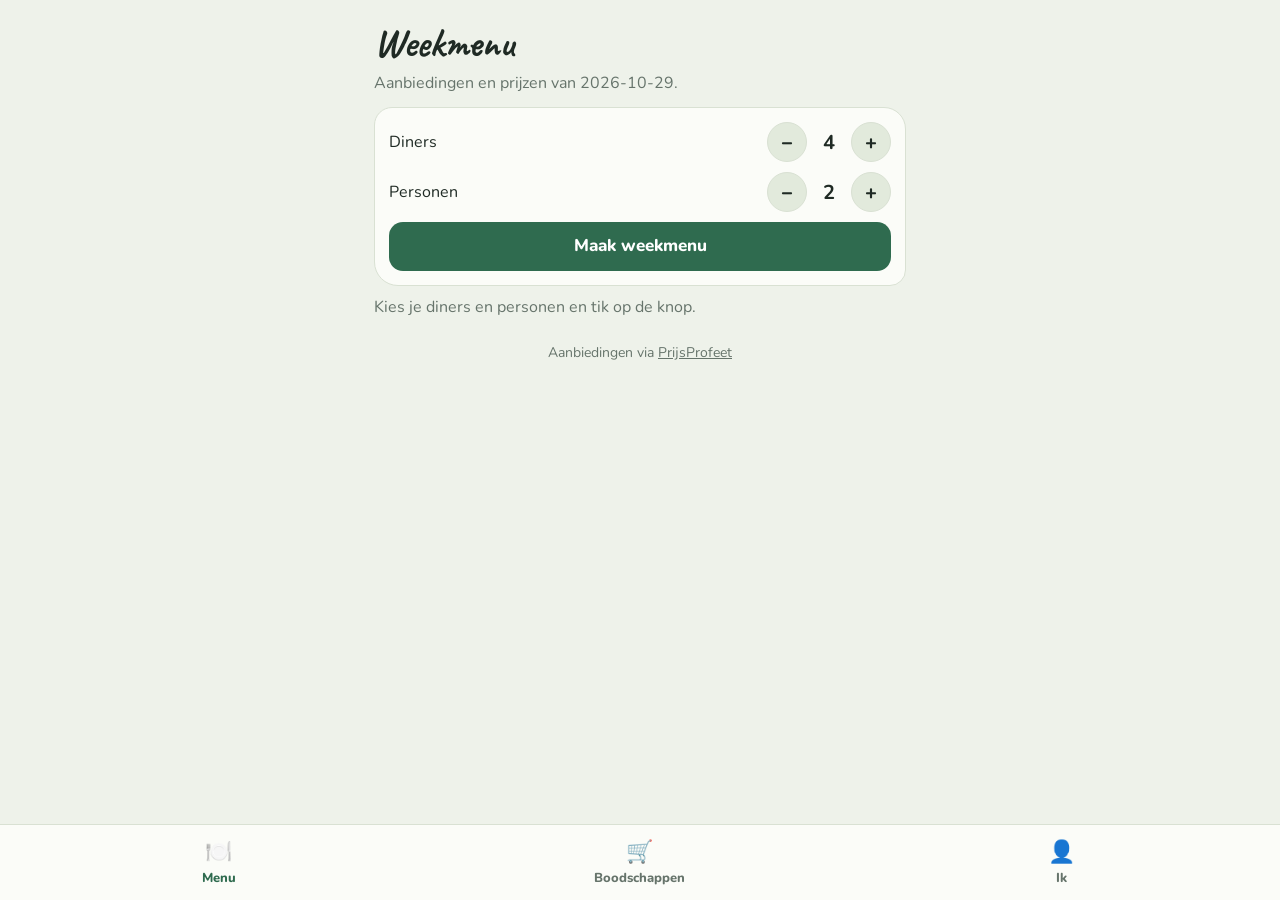
==== commit 2bea78d5: "Modify ingredient prices and add new items Updated ingredient prices and added new items in the CT c" ====
--- a/index.html
+++ b/index.html
@@ -37,41 +37,41 @@
 .in{font:inherit;color:inherit;background:var(--card);border:1.5px solid var(--line);border-radius:10px;padding:8px;width:100%;min-width:0}
 </style></head><body><main id="app"></main><nav id="nav"></nav>
 <script>
-const CT=`kip|Kipfilet|1.6|g|125|0
-gehakt|Gehakt|1.3|g|100|0
-spek|Spekjes|0.6|g|30|0
-ham|Ham|0.5|g|30|0
-zalm|Zalm|2.2|g|120|0
-rijst|Rijst|0.2|g|75|1
-pasta|Pasta|0.25|g|90|1
-orzo|Orzo|0.35|g|80|0
-wrap|Wraps|0.5|st|2|0
+const CT=`kip|Kipfilet|1.25|g|125|0
+gehakt|Gehakt|0.8|g|100|0
+spek|Spekjes|0.45|g|30|0
+ham|Ham|0.45|g|30|0
+zalm|Zalm|2.6|g|120|0
+rijst|Rijst|0.17|g|75|1
+pasta|Pasta|0.16|g|90|1
+orzo|Orzo|0.24|g|80|0
+wrap|Wraps|0.6|st|2|0
 naan|Naanbrood|0.5|st|1|0
-bloemkool|Bloemkool|0.6|g|200|0
-broccoli|Broccoli|0.55|g|150|0
+bloemkool|Bloemkool|0.45|g|200|0
+broccoli|Broccoli|0.45|g|150|0
 spinazie|Spinazie|0.5|g|100|0
-boerenkool|Boerenkool|0.5|g|200|0
-zuurkool|Zuurkool|0.4|g|200|0
-rodekool|Rode kool|0.4|g|200|0
-sperzieb|Sperziebonen|0.6|g|150|0
-courgette|Courgette|0.5|st|0.5|0
+boerenkool|Boerenkool|0.6|g|200|0
+zuurkool|Zuurkool|0.5|g|200|0
+rodekool|Rode kool|0.5|g|200|0
+sperzieb|Sperziebonen|0.85|g|150|0
+courgette|Courgette|0.45|st|0.5|0
 tomaat|Tomaten|0.5|g|120|0
-paprika|Paprika|0.6|st|0.5|0
-mozzarella|Mozzarella|0.55|g|60|0
+paprika|Paprika|0.45|st|0.5|0
+mozzarella|Mozzarella|0.5|g|60|0
 feta|Feta|0.6|g|50|0
-burrata|Burrata|1.2|g|60|0
-kaas|Geraspte kaas|0.4|g|40|0
-boursin|Boursin|0.8|g|40|0
-room|Kookroom|0.3|ml|50|0
-pesto|Pesto|0.5|g|30|0
-currypasta|Currypasta|0.4|g|25|0
-kokos|Kokosmelk|0.45|ml|100|0
-linzen|Linzen|0.4|g|60|0
+burrata|Burrata|1.0|g|60|0
+kaas|Geraspte kaas|0.45|g|40|0
+boursin|Boursin|0.7|g|40|0
+room|Kookroom|0.25|ml|50|0
+pesto|Pesto|0.35|g|30|0
+currypasta|Currypasta|0.45|g|25|0
+kokos|Kokosmelk|0.4|ml|100|0
+linzen|Linzen|0.3|g|60|0
 aardappel|Aardappelen|0.3|g|200|0
-sla|Sla|0.4|g|60|0
-avocado|Avocado|0.8|st|0.5|0
-tzatziki|Tzatziki|0.4|g|50|0
-mais|Mais en bonen|0.4|g|80|0
+sla|Sla|0.45|g|60|0
+avocado|Avocado|0.55|st|0.5|0
+tzatziki|Tzatziki|0.45|g|50|0
+mais|Mais en bonen|0.35|g|80|0
 ei|Eieren|0.3|st|1|1
 ui|Ui|0.1|st|0.5|1
 knoflook|Knoflook|0.05|teen|1|1
@@ -127,31 +127,31 @@
 azijn|Azijn|0.03|ml|10|1
 honing|Honing|0.1|g|10|1
 tomatenpuree|Tomatenpuree|0.1|g|15|1
-asperges|Groene asperges|1.2|g|150|0
+asperges|Groene asperges|1.4|g|150|0
 witlof|Witlof|0.6|g|150|0
 wortel|Wortelen|0.3|g|150|0
-snijbonen|Snijbonen|0.6|g|150|0
-pompoen|Pompoen|0.4|g|200|0
+snijbonen|Snijbonen|0.8|g|150|0
+pompoen|Pompoen|0.5|g|200|0
 aubergine|Aubergine|0.7|st|0.5|0
 gnocchi|Gnocchi|0.5|g|125|0
-ricotta|Ricotta|0.6|g|50|0
-deeg|Bladerdeeg of pizzadeeg|0.4|st|0.5|0
-broodje|Burgerbroodjes|0.3|st|1|0
-kipgehakt|Kipgehakt|1.2|g|100|0
-friet|Friet|0.5|g|150|0
-pita|Pitabroodjes|0.4|st|1|0
-nacho|Nacho's|0.5|g|40|0
+ricotta|Ricotta|0.45|g|50|0
+deeg|Bladerdeeg of pizzadeeg|0.5|st|0.5|0
+broodje|Burgerbroodjes|0.45|st|1|0
+kipgehakt|Kipgehakt|0.9|g|100|0
+friet|Friet|0.4|g|150|0
+pita|Pitabroodjes|0.27|st|1|0
+nacho|Nacho's|0.4|g|40|0
 pindasaus|Pindasaus|0.4|g|40|0
-stoofvlees|Stoofvlees|1.8|g|125|0
-bulgur|Bulgur|0.3|g|70|0
-couscous|Couscous|0.3|g|70|0
-kikkererwten|Kikkererwten|0.35|g|80|0
-carpaccio|Carpaccio|1.5|g|50|0
-pijnboompitten|Pijnboompitten|0.5|g|15|0
-basilicum|Basilicum|0.25|g|10|0
-aardbeien|Aardbeien|0.8|g|80|0
-rucola|Rucola|0.4|g|30|0
-capres|Capres|0.15|g|10|0`;
+stoofvlees|Stoofvlees|1.75|g|125|0
+bulgur|Bulgur|0.2|g|70|0
+couscous|Couscous|0.2|g|70|0
+kikkererwten|Kikkererwten|0.4|g|80|0
+carpaccio|Carpaccio|1.9|g|50|0
+pijnboompitten|Pijnboompitten|0.75|g|15|0
+basilicum|Basilicum|0.35|g|10|0
+aardbeien|Aardbeien|0.55|g|80|0
+rucola|Rucola|0.5|g|30|0
+capres|Capres|0.18|g|10|0`;
 const RT2=`Courgetteschotel|Schotels|45|1|courgette,aardappel,kaas,room,gehakt
 Spinazieschotel|Schotels|45|1|spinazie,aardappel,kaas,room,ei
 Witlof met ham en kaas|Schotels|40|1|witlof,ham,kaas,aardappel,room
@@ -223,7 +223,7 @@
 const BASE=R.length;
 // Voorbeeld-aanbiedingen (later vervangen door de wekelijkse scraper)
 const ST=['AH','Jumbo','Lidl','Aldi','Dirk'];
-const MU={AH:1,Jumbo:.97,Lidl:.88,Aldi:.87,Dirk:.9};
+const MU={AH:1.14,Jumbo:1.09,Lidl:.97,Aldi:.96,Dirk:1};
 let SRC='Dit is voorbeelddata voor de aanbiedingen.',DS={AH:{kip:.25,courgette:.3,pasta:.2,spinazie:.25,mozzarella:.3,gehakt:.15},Jumbo:{gehakt:.3,broccoli:.3,wrap:.25,tomaat:.2,kaas:.2,room:.2,feta:.25},Lidl:{paprika:.3,kip:.15,avocado:.3,sla:.2,mais:.15},Aldi:{spek:.25,aardappel:.2,bloemkool:.3,pesto:.2},Dirk:{kokos:.3,linzen:.25,currypasta:.3,orzo:.2,burrata:.25,ham:.2}};
 let S={n:4,p:2,mode:'single',store:null,menu:[],dis:['zalm'],favs:[],hist:[],moved:[],done:[],tab:'menu'};
 try{const x=JSON.parse(localStorage.getItem('wm1')||'null');if(x)S={...S,...x,tab:'menu'}}catch(e){}
@@ -232,7 +232,9 @@
 Object.assign(C,S.ci);S.cr.forEach(r=>R.push(r));S.menu=S.menu.filter(i=>i<R.length);
 const bad=r=>S.dw.some(w=>r.n.toLowerCase().includes(w)||r.i.some(k=>C[k].n.toLowerCase().includes(w)));
 const eur=v=>'€'+v.toFixed(2).replace('.',',');
-const pr=(k,s)=>C[k].p*MU[s]*(1-(DS[s][k]||0));
+let RG={};
+const base=(k,s)=>{const c=C[k],u=c.u,g=r=>r&&r[k]&&r[k][u],own=g(RG[s]),mk=g(RG.ALL);const v=own&&own.n>=2?own.p:mk?mk.p*MU[s]/1.03:0;const t=v*c.q;return t>c.p*.4&&t<c.p*2.5?t:c.p*MU[s]};
+const pr=(k,s)=>base(k,s)*(1-(DS[s][k]||0));
 const bestS=k=>ST.reduce((a,s)=>pr(k,s)<pr(k,a)?s:a);
 const uses=()=>{const m={};S.menu.forEach(i=>R[i].i.forEach(k=>m[k]=(m[k]||0)+1));return m};
 const isBuy=k=>C[k].pa?S.moved.includes(k):!S.moved.includes(k);
@@ -285,5 +287,5 @@
 function render(){app.innerHTML=S.tab==='menu'?vMenu():S.tab==='shop'?vShop():vMe();app.innerHTML+=`<p class="meta" style="text-align:center;margin-top:24px">Aanbiedingen via <a href="https://www.prijsprofeet.nl" style="color:inherit">PrijsProfeet</a></p>`;
 nav.innerHTML=[['menu','🍽️','Menu'],['shop','🛒','Boodschappen'],['me','👤','Ik']].map(([t,e,l])=>`<button class="${S.tab===t?'on':''}" onclick="go('${t}')"><span>${e}</span>${l}</button>`).join('')}
 render();
-fetch('deals.json',{cache:'no-cache'}).then(r=>r.ok?r.json():Promise.reject()).then(j=>{const d={};ST.forEach(s=>{d[s]={};Object.entries((j.stores||{})[s]||{}).forEach(([k,v])=>d[s][k]=v.d)});DS=d;SRC='Aanbiedingen van '+j.updated+'.';render()}).catch(()=>{});
+fetch('deals.json',{cache:'no-cache'}).then(r=>r.ok?r.json():Promise.reject()).then(j=>{const d={};ST.forEach(s=>{d[s]={};Object.entries((j.stores||{})[s]||{}).forEach(([k,v])=>d[s][k]=v.d)});DS=d;RG=j.reg||{};SRC='Aanbiedingen en prijzen van '+j.updated+'.';render()}).catch(()=>{});
 </script></body></html>
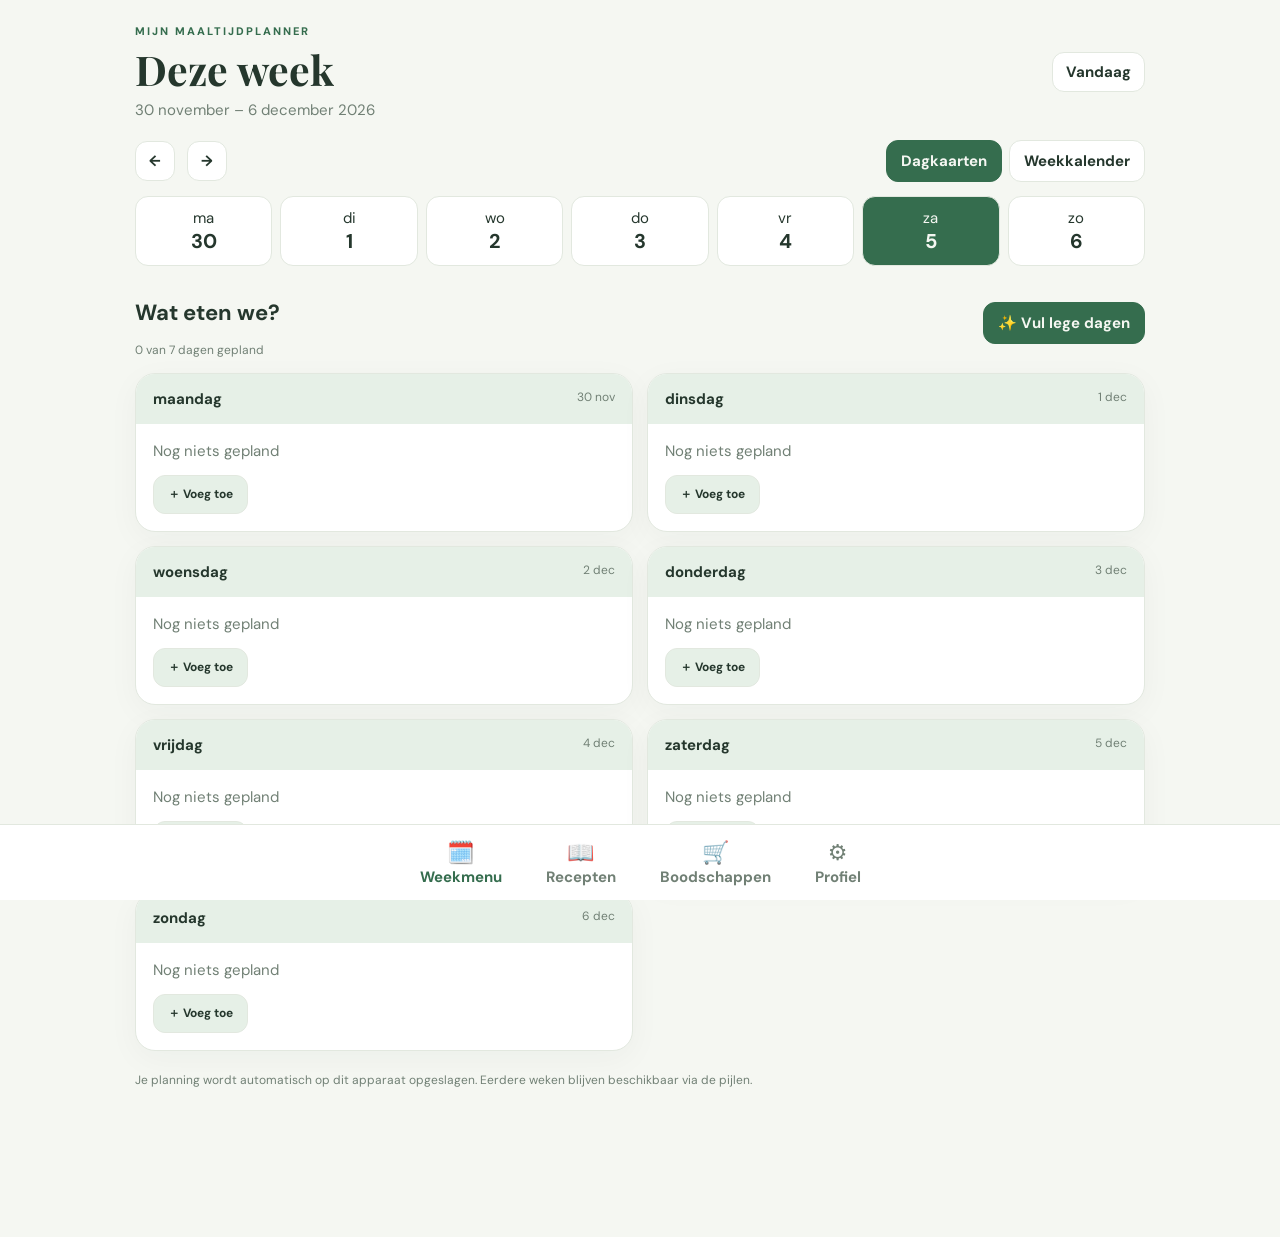
==== commit 06b0a2d5: "Add files via upload" ====
--- a/index.html
+++ b/index.html
@@ -1,291 +1 @@
-<!doctype html>
-<html lang="nl"><head><meta charset="utf-8">
-<meta name="viewport" content="width=device-width, initial-scale=1, viewport-fit=cover">
-<title>Weekmenu</title>
-<link href="https://fonts.googleapis.com/css2?family=Caveat:wght@600;700&family=Nunito:wght@400;700;800&display=swap" rel="stylesheet">
-<style>
-:root{--bg:#eef2ea;--card:#fbfcf8;--ink:#1f2a24;--mut:#66746b;--acc:#2f6b4f;--on:#fff;--deal:#f2c14e;--line:#d9e1d3;--chip:#e2eadc;box-sizing:border-box;padding-top:env(safe-area-inset-top,0px);padding-bottom:env(safe-area-inset-bottom,0px)}
-@media(prefers-color-scheme:dark){:root:not([data-theme="light"]){--bg:#141a16;--card:#1d2621;--ink:#e9f0e8;--mut:#90a096;--acc:#6fc096;--on:#10201a;--line:#2b3830;--chip:#27332c;color-scheme:dark}}
-:root[data-theme="dark"]{--bg:#141a16;--card:#1d2621;--ink:#e9f0e8;--mut:#90a096;--acc:#6fc096;--on:#10201a;--line:#2b3830;--chip:#27332c;color-scheme:dark}
-*{box-sizing:border-box}html{scroll-padding-top:env(safe-area-inset-top,0px)}
-body{margin:0;background:var(--bg);color:var(--ink);font:400 16px/1.45 Nunito,system-ui,sans-serif;padding-bottom:84px}
-main{max-width:560px;margin:0 auto;padding:14px}
-h1,h2{font-family:Caveat,cursive;margin:0;font-weight:700}h1{font-size:40px}h2{font-size:28px;margin:18px 0 8px}
-.sub{color:var(--mut);margin:0 0 12px}
-.card{background:var(--card);border:1.5px solid var(--line);border-radius:18px 22px 16px 24px;padding:14px;margin:10px 0}
-.row{display:flex;align-items:center;gap:10px}.sp{flex:1}
-.step{display:flex;align-items:center;gap:10px}.step b{min-width:24px;text-align:center;font-size:20px}
-button{font:inherit;color:inherit;cursor:pointer}
-.rb{width:40px;height:40px;border-radius:50%;border:1.5px solid var(--line);background:var(--chip);font-size:20px;font-weight:800}
-.btn{background:var(--acc);color:var(--on);border:0;border-radius:14px;padding:12px 16px;font-weight:800;width:100%;font-size:17px}
-.ghost{background:none;border:1.5px solid var(--line);border-radius:12px;padding:6px 10px;font-weight:700}
-.pic{width:64px;height:64px;flex:none;border-radius:58% 42% 55% 45%/48% 56% 44% 52%;background:var(--chip);border:2px solid var(--ink);display:grid;place-items:center;font-size:32px}
-.meta{color:var(--mut);font-size:14px}.name{font-weight:800;font-size:18px}
-.tag{display:inline-block;background:var(--deal);color:#2a2105;border-radius:8px;padding:1px 7px;font-size:12px;font-weight:800;margin:4px 4px 0 0}
-.chip{display:inline-block;border:1.5px solid var(--line);background:var(--chip);border-radius:20px;padding:5px 12px;margin:3px;font-weight:700}
-.chip.on{background:var(--ink);color:var(--bg)}
-.st{flex:1;min-width:30%;border:1.5px solid var(--line);border-radius:14px;background:var(--card);padding:8px;text-align:center}
-.st.sel{border-color:var(--acc);outline:2px solid var(--acc)}.st b{display:block;font-size:17px}
-.best{color:var(--acc);font-size:12px;font-weight:800}
-.it{display:flex;align-items:center;gap:10px;padding:9px 0;border-bottom:1px solid var(--line)}
-.it.d .t{text-decoration:line-through;opacity:.5}.t{flex:1}
-nav{position:fixed;left:0;right:0;bottom:0;background:var(--card);border-top:1.5px solid var(--line);display:flex;padding:6px 8px calc(6px + env(safe-area-inset-bottom,0px))}
-nav button{flex:1;border:0;background:none;padding:6px;font-weight:800;color:var(--mut);font-size:13px}nav button span{display:block;font-size:22px}
-nav button.on{color:var(--acc)}
-.seg{display:flex;gap:6px;margin:8px 0}.seg button{flex:1;border:1.5px solid var(--line);background:var(--card);border-radius:12px;padding:8px;font-weight:800}.seg .on{background:var(--acc);color:var(--on);border-color:var(--acc)}
-button:focus-visible{outline:3px solid var(--acc);outline-offset:2px}
-.in{font:inherit;color:inherit;background:var(--card);border:1.5px solid var(--line);border-radius:10px;padding:8px;width:100%;min-width:0}
-</style></head><body><main id="app"></main><nav id="nav"></nav>
-<script>
-const CT=`kip|Kipfilet|1.25|g|125|0
-gehakt|Gehakt|0.8|g|100|0
-spek|Spekjes|0.45|g|30|0
-ham|Ham|0.45|g|30|0
-zalm|Zalm|2.6|g|120|0
-rijst|Rijst|0.17|g|75|1
-pasta|Pasta|0.16|g|90|1
-orzo|Orzo|0.24|g|80|0
-wrap|Wraps|0.6|st|2|0
-naan|Naanbrood|0.5|st|1|0
-bloemkool|Bloemkool|0.45|g|200|0
-broccoli|Broccoli|0.45|g|150|0
-spinazie|Spinazie|0.5|g|100|0
-boerenkool|Boerenkool|0.6|g|200|0
-zuurkool|Zuurkool|0.5|g|200|0
-rodekool|Rode kool|0.5|g|200|0
-sperzieb|Sperziebonen|0.85|g|150|0
-courgette|Courgette|0.45|st|0.5|0
-tomaat|Tomaten|0.5|g|120|0
-paprika|Paprika|0.45|st|0.5|0
-mozzarella|Mozzarella|0.5|g|60|0
-feta|Feta|0.6|g|50|0
-burrata|Burrata|1.0|g|60|0
-kaas|Geraspte kaas|0.45|g|40|0
-boursin|Boursin|0.7|g|40|0
-room|Kookroom|0.25|ml|50|0
-pesto|Pesto|0.35|g|30|0
-currypasta|Currypasta|0.45|g|25|0
-kokos|Kokosmelk|0.4|ml|100|0
-linzen|Linzen|0.3|g|60|0
-aardappel|Aardappelen|0.3|g|200|0
-sla|Sla|0.45|g|60|0
-avocado|Avocado|0.55|st|0.5|0
-tzatziki|Tzatziki|0.45|g|50|0
-mais|Mais en bonen|0.35|g|80|0
-ei|Eieren|0.3|st|1|1
-ui|Ui|0.1|st|0.5|1
-knoflook|Knoflook|0.05|teen|1|1
-olie|Olijfolie|0.05|ml|10|1`;
-const RT=`Bloemkoolschotel|Schotels|45|1|bloemkool,aardappel,kaas,room,ham
-Broccoli-ovenschotel|Schotels|40|1|broccoli,aardappel,kaas,room,gehakt
-Lasagne|Schotels|75|2|gehakt,pasta,tomaat,kaas,room,ui
-Quiche met spinazie|Schotels|60|2|spinazie,ei,room,kaas,spek
-Pan-lasagne pesto|Schotels|35|1|pasta,pesto,gehakt,mozzarella,tomaat,olie
-Boerenkoolstamppot|Hollands|40|1|boerenkool,aardappel,spek
-Zuurkool met spekjes|Hollands|35|1|zuurkool,aardappel,spek
-Rode kool met kip|Hollands|40|1|rodekool,aardappel,kip
-Sperziebonen met kip|Hollands|35|1|sperzieb,aardappel,kip
-Kippensoep|Soep|60|2|kip,ui,aardappel
-Broccolisoep|Soep|30|1|broccoli,room,aardappel,ui
-Pasta carbonara|Pasta|25|1|pasta,spek,ei,kaas,knoflook
-Orzo met ham en kaas|Pasta|25|1|orzo,ham,kaas,room
-Pasta pesto met kip|Pasta|25|1|pasta,pesto,kip,tomaat
-Pasta boursin en broccoli|Pasta|25|1|pasta,boursin,broccoli
-Ravioli spinazie-mozzarella|Pasta|20|1|pasta,spinazie,mozzarella,tomaat
-Orzo met spinazie en tomaatjes|Pasta|25|1|orzo,spinazie,tomaat,feta
-Chili con carne|Wraps|45|1|gehakt,mais,tomaat,paprika,rijst,ui
-Tacos|Wraps|25|1|gehakt,wrap,sla,tomaat,kaas,avocado
-Fajitas|Wraps|25|1|kip,paprika,wrap,ui,kaas
-Shoarma-wraps|Wraps|25|1|kip,wrap,sla,tzatziki,tomaat
-Nasi|Rijst|30|1|rijst,kip,ei,ui,paprika,knoflook,olie
-Butter chicken|Rijst|40|2|kip,rijst,room,tomaat,currypasta
-Kip kerrie|Rijst|35|1|kip,rijst,currypasta,kokos,paprika
-Pokebowl|Rijst|25|1|zalm,rijst,avocado,mais
-Linzencurry met naan|Curry|35|1|linzen,kokos,currypasta,tomaat,naan
-Groene curry|Curry|35|2|kip,kokos,currypasta,broccoli,rijst
-Orzosalade met feta|Salades|20|1|orzo,feta,tomaat,paprika,sla
-Burratasalade|Salades|15|1|burrata,tomaat,sla,pesto
-Caesar-pastasalade|Salades|25|1|pasta,kip,spek,ei,sla
-Gevulde paprika|Overig|50|2|paprika,gehakt,rijst,kaas,tomaat
-Courgette-parmigiana|Overig|55|2|courgette,tomaat,mozzarella,kaas
-Risotto met burrata|Overig|40|2|rijst,burrata,courgette,room,ui
-Kip tandoori met naan|Overig|35|1|kip,naan,tzatziki,currypasta`;
-const EM={Schotels:'🥘',Hollands:'🥔',Soep:'🍲',Pasta:'🍝',Wraps:'🌯',Rijst:'🍛',Curry:'🌶️',Salades:'🥗',Overig:'🍽️'};
-const CT2=`zout|Zout|0.03|st|0|1
-peper|Peper|0.03|st|0|1
-nootmuskaat|Nootmuskaat|0.03|st|0|1
-ikruiden|Italiaanse kruiden|0.03|st|0|1
-tacokruiden|Tacokruiden|0.15|st|0|1
-komijn|Komijn|0.03|st|0|1
-kerriepoeder|Kerriepoeder|0.03|st|0|1
-paprikapoeder|Paprikapoeder|0.03|st|0|1
-gember|Gember|0.1|g|5|1
-bouillon|Bouillon|0.1|st|0.5|1
-boter|Boter|0.1|g|10|1
-melk|Melk|0.1|ml|50|1
-sojasaus|Sojasaus|0.05|ml|10|1
-azijn|Azijn|0.03|ml|10|1
-honing|Honing|0.1|g|10|1
-tomatenpuree|Tomatenpuree|0.1|g|15|1
-asperges|Groene asperges|1.4|g|150|0
-witlof|Witlof|0.6|g|150|0
-wortel|Wortelen|0.3|g|150|0
-snijbonen|Snijbonen|0.8|g|150|0
-pompoen|Pompoen|0.5|g|200|0
-aubergine|Aubergine|0.7|st|0.5|0
-gnocchi|Gnocchi|0.5|g|125|0
-ricotta|Ricotta|0.45|g|50|0
-deeg|Bladerdeeg of pizzadeeg|0.5|st|0.5|0
-broodje|Burgerbroodjes|0.45|st|1|0
-kipgehakt|Kipgehakt|0.9|g|100|0
-friet|Friet|0.4|g|150|0
-pita|Pitabroodjes|0.27|st|1|0
-nacho|Nacho's|0.4|g|40|0
-pindasaus|Pindasaus|0.4|g|40|0
-stoofvlees|Stoofvlees|1.75|g|125|0
-bulgur|Bulgur|0.2|g|70|0
-couscous|Couscous|0.2|g|70|0
-kikkererwten|Kikkererwten|0.4|g|80|0
-carpaccio|Carpaccio|1.9|g|50|0
-pijnboompitten|Pijnboompitten|0.75|g|15|0
-basilicum|Basilicum|0.35|g|10|0
-aardbeien|Aardbeien|0.55|g|80|0
-rucola|Rucola|0.5|g|30|0
-capres|Capres|0.18|g|10|0`;
-const RT2=`Courgetteschotel|Schotels|45|1|courgette,aardappel,kaas,room,gehakt
-Spinazieschotel|Schotels|45|1|spinazie,aardappel,kaas,room,ei
-Witlof met ham en kaas|Schotels|40|1|witlof,ham,kaas,aardappel,room
-Quiche met capres|Schotels|60|2|ei,room,kaas,spek,deeg,capres
-Gnocchi-ovenschotel met kip en pesto|Schotels|40|1|gnocchi,pesto,kip,courgette,mozzarella
-Wortelen met gehakt|Hollands|40|1|wortel,aardappel,gehakt
-Snijbonen met gehakt|Hollands|35|1|snijbonen,aardappel,gehakt
-Spinazie met ei|Hollands|30|1|spinazie,aardappel,ei
-Groene asperges met spek|Hollands|30|1|asperges,spek,aardappel,ei
-Gegrilde ovengroenten|Hollands|45|1|courgette,paprika,aubergine,aardappel,feta
-Pompoensoep|Soep|40|1|pompoen,room,ui
-Courgettepasta|Pasta|25|1|courgette,pasta,room,kaas
-Pasta pesto|Pasta|20|1|pasta,pesto,tomaat,pijnboompitten
-Macaroni met ham en kaas|Pasta|35|1|pasta,ham,kaas,tomaat
-Mac and cheese|Pasta|30|1|pasta,kaas,room,melk
-Pasta met kip, courgette en room|Pasta|30|1|pasta,kip,courgette,room
-Orzo met spek, courgette en burrata|Pasta|30|2|orzo,spek,courgette,burrata,rucola
-Quesadilla's|Wraps|25|1|wrap,kaas,kip,paprika,mais
-Bloemkoolpizza|Wraps|50|2|bloemkool,mozzarella,tomaat,ei
-Wrap-pizza met crème fraîche|Wraps|20|1|wrap,room,spinazie,kaas,tomaat
-Kipcorn|Wraps|35|1|kip,deeg,kaas
-Hamburgers|Wraps|30|1|broodje,gehakt,sla,tomaat,kaas,aardappel
-Plaattaart (flammkuchen)|Wraps|30|1|deeg,room,spek,ui,kaas
-Tostada met gehakt|Wraps|25|1|wrap,gehakt,mais,sla,tomaat,avocado
-Pita tandoori|Wraps|25|1|pita,kip,tzatziki,sla,tomaat,kerriepoeder
-Taquito's|Wraps|30|1|wrap,kip,kaas,mais
-Gyros-wraps|Wraps|25|1|wrap,kip,tzatziki,sla,tomaat
-Kip-saté-wraps|Wraps|25|1|wrap,kip,pindasaus,sla,wortel
-Kip Caesar-wraps|Wraps|25|1|wrap,kip,sla,spek,kaas
-Kip-tacos met sla|Wraps|25|1|wrap,kipgehakt,sla,tomaat,avocado
-Mexicaanse bowl|Wraps|30|1|rijst,gehakt,mais,avocado,tomaat,nacho
-Gevulde courgette met Mexicaans gehakt|Wraps|45|2|courgette,gehakt,mais,kaas,tomaat
-Enchilada's met kip|Wraps|40|2|wrap,kip,mais,tomaat,kaas
-Loaded fries|Wraps|30|1|friet,kipgehakt,kaas,sla,tomaat
-Gezonde kapsalon|Wraps|35|1|aardappel,kip,sla,tomaat,tzatziki,kaas
-Turkse pizza|Wraps|35|2|deeg,gehakt,tomaat,paprika,sla
-Chicken tonight|Rijst|30|1|kip,rijst,paprika,room,tomaat
-Stoofvlees met rijst en boontjes|Rijst|30|1|stoofvlees,rijst,snijbonen
-Kip met rijst en broccoli|Rijst|30|1|kip,rijst,broccoli,room
-Kip tandoori met rijst|Rijst|35|1|kip,rijst,tzatziki,kerriepoeder
-Kip madras|Rijst|35|1|kip,rijst,currypasta,tomaat,room
-Honing-gemberkip met rijst|Rijst|30|1|kip,rijst,honing,sojasaus,broccoli
-Roti met kip|Rijst|40|2|wrap,kip,aardappel,sperzieb,currypasta
-Risotto|Rijst|40|2|rijst,kaas,room,boter,ui
-Risotto verde met burrata|Rijst|40|2|rijst,courgette,spinazie,burrata,kaas
-Paprikarisotto met burrata|Rijst|40|2|rijst,paprika,burrata,kaas
-Pastasalade pesto met kip|Salades|25|1|pasta,pesto,tomaat,kip,pijnboompitten
-Bulgursalade met feta|Salades|25|1|bulgur,feta,paprika,tomaat,sla
-Orzosalade met mozzarella|Salades|20|1|orzo,tomaat,mozzarella,basilicum
-Linda-salade met nacho's|Salades|20|1|nacho,sla,tomaat,avocado,gehakt,mais
-Spinaziesalade met aardbeien|Salades|15|1|spinazie,aardbeien,feta,pijnboompitten
-Couscoussalade|Salades|20|1|couscous,kikkererwten,tomaat,feta,sla
-Krokante aardappelsalade|Salades|35|1|aardappel,spek,ei,sla,tomaat
-Pastasalade met carpaccio|Salades|25|1|pasta,carpaccio,rucola,tomaat,pijnboompitten
-Pastasalade met avocado en spek|Salades|25|1|pasta,avocado,spek,tomaat,sla
-Orzosalade met gegrilde groenten|Salades|30|1|orzo,courgette,paprika,aubergine,feta
-Pompoencurry|Curry|40|1|pompoen,kokos,currypasta,rijst,kikkererwten
-Kip met tzatziki en naan|Overig|25|1|kip,tzatziki,naan,sla,tomaat
-Courgettepatatjes|Overig|35|1|courgette,ei,kaas,aardappel
-Melanzane parmigiana|Overig|60|2|aubergine,tomaat,mozzarella,kaas
-Kipburger|Overig|30|1|broodje,kipgehakt,sla,tomaat,kaas
-Kip shoarma met tzatziki|Overig|30|1|kip,tzatziki,rijst,sla,tomaat
-Courgetterolletjes met ricotta|Overig|45|2|courgette,ricotta,tomaat,mozzarella
-Italiaanse plaattaart|Overig|30|1|deeg,tomaat,mozzarella,rucola,ham`;
-const CX={Schotels:'zout,peper,nootmuskaat,boter',Hollands:'zout,peper,boter,melk',Soep:'bouillon,zout,peper,knoflook',Pasta:'knoflook,olie,zout,peper,ikruiden',Wraps:'knoflook,olie,tacokruiden,zout,peper',Rijst:'knoflook,olie,zout,peper,gember',Curry:'knoflook,gember,olie,komijn,kerriepoeder,zout',Salades:'olie,azijn,zout,peper',Overig:'knoflook,olie,zout,peper,ikruiden'};
-const C={},R=[];
-(CT+'\n'+CT2).split('\n').forEach(l=>{const[k,n,p,u,q,pa]=l.split('|');C[k]={n,p:+p,u,q:+q,pa:+pa}});
-(RT+'\n'+RT2).split('\n').forEach(l=>{const[n,c,m,d,i]=l.split('|');R.push({n,c,m:+m,d:+d,i:[...new Set(i.split(',').concat((CX[c]||'').split(',')).filter(Boolean))]})});
-const BASE=R.length;
-// Voorbeeld-aanbiedingen (later vervangen door de wekelijkse scraper)
-const ST=['AH','Jumbo','Lidl','Aldi','Dirk'];
-const MU={AH:1.14,Jumbo:1.09,Lidl:.97,Aldi:.96,Dirk:1};
-let SRC='Dit is voorbeelddata voor de aanbiedingen.',DS={AH:{kip:.25,courgette:.3,pasta:.2,spinazie:.25,mozzarella:.3,gehakt:.15},Jumbo:{gehakt:.3,broccoli:.3,wrap:.25,tomaat:.2,kaas:.2,room:.2,feta:.25},Lidl:{paprika:.3,kip:.15,avocado:.3,sla:.2,mais:.15},Aldi:{spek:.25,aardappel:.2,bloemkool:.3,pesto:.2},Dirk:{kokos:.3,linzen:.25,currypasta:.3,orzo:.2,burrata:.25,ham:.2}};
-let S={n:4,p:2,mode:'single',store:null,menu:[],dis:['zalm'],favs:[],hist:[],moved:[],done:[],tab:'menu'};
-try{const x=JSON.parse(localStorage.getItem('wm1')||'null');if(x)S={...S,...x,tab:'menu'}}catch(e){}
-const save=()=>{try{localStorage.setItem('wm1',JSON.stringify(S))}catch(e){}};
-S=Object.assign({cr:[],ci:{},dw:[],form:{open:false,n:'',c:'Overig',m:30,d:1,sel:[],ni:{n:'',p:'',u:'g',q:''}}},S);
-Object.assign(C,S.ci);S.cr.forEach(r=>R.push(r));S.menu=S.menu.filter(i=>i<R.length);
-const bad=r=>S.dw.some(w=>r.n.toLowerCase().includes(w)||r.i.some(k=>C[k].n.toLowerCase().includes(w)));
-const eur=v=>'€'+v.toFixed(2).replace('.',',');
-let RG={};
-const base=(k,s)=>{const c=C[k],u=c.u,g=r=>r&&r[k]&&r[k][u],own=g(RG[s]),mk=g(RG.ALL);const v=own&&own.n>=2?own.p:mk?mk.p*MU[s]/1.03:0;const t=v*c.q;return t>c.p*.4&&t<c.p*2.5?t:c.p*MU[s]};
-const pr=(k,s)=>base(k,s)*(1-(DS[s][k]||0));
-const bestS=k=>ST.reduce((a,s)=>pr(k,s)<pr(k,a)?s:a);
-const uses=()=>{const m={};S.menu.forEach(i=>R[i].i.forEach(k=>m[k]=(m[k]||0)+1));return m};
-const isBuy=k=>C[k].pa?S.moved.includes(k):!S.moved.includes(k);
-const tot=s=>{const u=uses();return Object.keys(u).filter(isBuy).reduce((a,k)=>a+(s==='split'?pr(k,bestS(k)):pr(k,s))*S.p*u[k],0)};
-const cheapest=()=>ST.reduce((a,s)=>tot(s)<tot(a)?s:a);
-const cur=()=>S.store||cheapest();
-const unit=k=>S.mode==='split'?pr(k,bestS(k)):pr(k,cur());
-const qty=(k,n)=>{const c=C[k],v=c.q*S.p*n;if(!c.q)return 'naar smaak';if(c.u==='g'&&v>=1000)return (v/1000).toFixed(1).replace('.',',')+' kg';if(c.u==='ml'&&v>=1000)return (v/1000).toFixed(1).replace('.',',')+' l';const r=Math.round(v*10)/10;return String(r).replace('.',',')+' '+(c.u==='st'?'stuks':c.u)};
-const score=(r,cats)=>{let d=0;r.i.forEach(k=>{if(!C[k].pa)d+=Math.max(...ST.map(s=>DS[s][k]||0))});return d/r.i.length+Math.random()*.35+(S.favs.includes(r.n)?.15:0)-cats.filter(c=>c===r.c).length*.3};
-const best=(ex,cats)=>{const c=R.map((r,i)=>[r,i]).filter(([r,i])=>!ex.includes(i)&&!r.i.some(k=>S.dis.includes(k))&&!bad(r)).map(([r,i])=>[score(r,cats),i]).sort((a,b)=>b[0]-a[0])[0];return c?c[1]:null};
-function gen(){const m=[];for(let x=0;x<S.n;x++){const i=best(m,m.map(j=>R[j].c));if(i!==null)m.push(i)}S.menu=m;S.done=[];S.moved=[];S.store=null;save();render()}
-function swap(x){const o=S.menu.filter((_,j)=>j!==x),i=best(S.menu,o.map(j=>R[j].c));if(i!==null){S.menu[x]=i;save();render()}}
-const cost=r=>r.i.reduce((a,k)=>a+unit(k)*S.p,0);
-const deals=r=>r.i.filter(k=>!C[k].pa).map(k=>{const s=bestS(k),d=DS[s][k];return d?`<span class="tag">${C[k].n} −${Math.round(d*100)}% ${s}</span>`:''}).join('');
-const dif=['makkelijk','gemiddeld','pittig'];
-function setN(k,d,lo,hi){S[k]=Math.min(hi,Math.max(lo,S[k]+d));save();render()}
-function tog(arr,v){const a=S[arr],i=a.indexOf(v);i<0?a.push(v):a.splice(i,1);save();render()}
-function go(t){S.tab=t;render();scrollTo(0,0)}
-function vMenu(){let h=`<h1>Weekmenu</h1><p class="sub">${SRC}</p>
-<div class="card"><div class="row"><span class="sp">Diners</span><span class="step"><button class="rb" onclick="setN('n',-1,1,7)" aria-label="Minder diners">−</button><b>${S.n}</b><button class="rb" onclick="setN('n',1,1,7)" aria-label="Meer diners">+</button></span></div>
-<div class="row" style="margin:10px 0"><span class="sp">Personen</span><span class="step"><button class="rb" onclick="setN('p',-1,1,10)" aria-label="Minder personen">−</button><b>${S.p}</b><button class="rb" onclick="setN('p',1,1,10)" aria-label="Meer personen">+</button></span></div>
-<button class="btn" onclick="gen()">${S.menu.length?'Maak nieuw weekmenu':'Maak weekmenu'}</button></div>`;
-if(!S.menu.length)return h+`<p class="sub">Kies je diners en personen en tik op de knop.</p>`;
-let t=0;S.menu.forEach((i,x)=>{const r=R[i],c=cost(r);t+=c;h+=`<div class="card"><div class="row"><div class="pic">${EM[r.c]}</div><div class="sp"><div class="name">${r.n}</div><div class="meta">${r.m} min, ${dif[r.d-1]}</div><div><b>${eur(c)}</b> <span class="meta">totaal, ${eur(c/S.p)} p.p.</span></div></div>
-<div style="display:grid;gap:6px"><button class="ghost" onclick="tog('favs','${r.n}')" aria-label="Favoriet">${S.favs.includes(r.n)?'❤️':'🤍'}</button><button class="ghost" onclick="swap(${x})" aria-label="Wissel gerecht">↻</button></div></div>${deals(r)}</div>`});
-return h+`<div class="card row"><span class="sp">Hele week</span><b>${eur(t)}</b></div><button class="btn" onclick="S.hist.unshift({d:new Date().toLocaleDateString('nl-NL'),m:S.menu.map(i=>R[i].n),n:S.n,p:S.p});S.hist=S.hist.slice(0,20);save();alert('Bewaard in je geschiedenis')">Bewaar deze week</button>`}
-function vShop(){if(!S.menu.length)return `<h1>Boodschappen</h1><p class="sub">Maak eerst een weekmenu.</p>`;
-const bs=cheapest(),u=uses(),ks=Object.keys(u);
-let h=`<h1>Boodschappen</h1><div class="seg"><button class="${S.mode==='single'?'on':''}" onclick="S.mode='single';save();render()">Één winkel</button><button class="${S.mode==='split'?'on':''}" onclick="S.mode='split';save();render()">Verdeeld</button></div>`;
-if(S.mode==='single'){h+=`<div class="row" style="flex-wrap:wrap;gap:8px">`+ST.map(s=>`<button class="st ${s===cur()?'sel':''}" onclick="S.store='${s}';save();render()">${s}<b>${eur(tot(s))}</b>${s===bs?'<span class="best">goedkoopst</span>':''}</button>`).join('')+`</div>`}
-else h+=`<div class="card row"><span class="sp">Goedkoopste per product</span><b>${eur(tot('split'))}</b></div><p class="sub">Je bespaart ${eur(tot(bs)-tot('split'))} t.o.v. alleen ${bs}.</p>`;
-h+=`<h2>Te kopen</h2><div class="card">`;
-const row=(k,buy)=>{const n=u[k],st=S.mode==='split'?bestS(k):cur();return `<div class="it ${S.done.includes(k)&&buy?'d':''}">${buy?`<input type="checkbox" ${S.done.includes(k)?'checked':''} onchange="tog('done','${k}')" aria-label="${C[k].n}">`:''}<div class="t"><b>${C[k].n}</b> <span class="meta">${qty(k,n)}${buy?`, ${eur(pr(k,st)*S.p*n)}${S.mode==='split'?' bij '+st:''}`:''}</span></div><button class="ghost" onclick="tog('moved','${k}')">${buy?'Heb ik':'Koop'}</button></div>`};
-h+=ks.filter(isBuy).map(k=>row(k,1)).join('')||'<p class="meta">Niets te kopen.</p>';
-h+=`</div><h2>Waarschijnlijk in huis</h2><div class="card">`+(ks.filter(k=>!isBuy(k)).map(k=>row(k,0)).join('')||'<p class="meta">Leeg.</p>')+`</div>`;return h}
-function vMe(){let h=`<h1>Ik</h1><h2>Lust ik niet</h2><p class="sub">Typ een woord (bijvoorbeeld ‘zalm’) of tik een ingrediënt aan. Geblokkeerde gerechten komen niet in je menu.</p><div class="card"><div class="row"><input id="dw" class="in" placeholder="Wat lust je niet?" onkeydown="if(event.key==='Enter')addDw()"><button class="ghost" onclick="addDw()">Voeg toe</button></div><div>${S.dw.map(w=>`<button class="chip on" onclick="rmDw('${w}')">${w} ✕</button>`).join('')}</div><hr style="border:0;border-top:1px solid var(--line)">`;
-h+=Object.keys(C).filter(k=>!C[k].pa).map(k=>`<button class="chip ${S.dis.includes(k)?'on':''}" onclick="tog('dis','${k}')">${C[k].n}</button>`).join('')+`</div><h2>Favorieten</h2><div class="card">`;
-h+=S.favs.map(f=>`<span class="chip">❤️ ${f}</span>`).join('')||'<p class="meta">Tik op het hartje bij een gerecht.</p>';
-h+=`</div><h2>Geschiedenis</h2>`+(S.hist.map(x=>`<div class="card"><b>${x.d}</b> <span class="meta">${x.n} diners, ${x.p} pers.</span><div class="meta">${x.m.join(', ')}</div></div>`).join('')||'<p class="meta">Nog geen bewaarde weken.</p>');return h+vAdd()}
-const bad2=0;
-function addDw(){const v=document.getElementById('dw').value.trim().toLowerCase();if(v&&!S.dw.includes(v)){S.dw.push(v);save();render()}}
-function rmDw(w){S.dw=S.dw.filter(x=>x!==w);save();render()}
-const selIng=k=>{const a=S.form.sel,i=a.indexOf(k);i<0?a.push(k):a.splice(i,1);render()};
-function addIng(){const n=S.form.ni;if(!n.n.trim())return;const k='c_'+Date.now();S.ci[k]={n:n.n.trim(),p:+n.p||0.3,u:n.u,q:+n.q||1,pa:0};C[k]=S.ci[k];S.form.sel.push(k);S.form.ni={n:'',p:'',u:'g',q:''};save();render()}
-function saveCr(){const f=S.form;if(!f.n.trim()||!f.sel.length){alert('Geef een naam en kies minstens één ingrediënt');return}const r={n:f.n.trim(),c:f.c,m:f.m||30,d:f.d,i:[...f.sel]};S.cr.push(r);R.push(r);S.form={open:false,n:'',c:'Overig',m:30,d:1,sel:[],ni:{n:'',p:'',u:'g',q:''}};save();render()}
-function delCr(x){S.cr.splice(x,1);R.length=BASE;S.cr.forEach(r=>R.push(r));S.menu=S.menu.filter(i=>i<R.length);save();render()}
-function vAdd(){const f=S.form;let h=`<h2>Eigen recepten</h2>`+S.cr.map((r,x)=>`<div class="card row"><span class="sp"><b>${r.n}</b> <span class="meta">${r.c}, ${r.m} min</span></span><button class="ghost" onclick="delCr(${x})" aria-label="Verwijder">✕</button></div>`).join('');
-if(!f.open)return h+`<button class="btn" onclick="S.form.open=true;render()">+ Nieuw recept</button>`;
-return h+`<div class="card"><input class="in" placeholder="Naam van het gerecht" value="${f.n}" oninput="S.form.n=this.value"><div class="row" style="margin:8px 0"><select class="in" onchange="S.form.c=this.value">${Object.keys(EM).map(c=>`<option ${c===f.c?'selected':''}>${c}</option>`).join('')}</select><input class="in" type="number" min="5" value="${f.m}" oninput="S.form.m=+this.value" aria-label="Minuten"><select class="in" onchange="S.form.d=+this.value">${dif.map((d,i)=>`<option value="${i+1}" ${i+1===f.d?'selected':''}>${d}</option>`).join('')}</select></div><p class="meta">Kies ingrediënten:</p><div style="max-height:200px;overflow:auto">${Object.keys(C).map(k=>`<button class="chip ${f.sel.includes(k)?'on':''}" onclick="selIng('${k}')">${C[k].n}</button>`).join('')}</div><p class="meta">Staat het er niet bij? Voeg het toe (prijs per persoon en hoeveelheid per persoon):</p><div class="row"><input class="in" placeholder="Naam" value="${f.ni.n}" oninput="S.form.ni.n=this.value"><input class="in" type="number" step="0.05" placeholder="€ p.p." value="${f.ni.p}" oninput="S.form.ni.p=this.value"><select class="in" onchange="S.form.ni.u=this.value"><option>g</option><option>st</option><option>ml</option></select><input class="in" type="number" placeholder="p.p." value="${f.ni.q}" oninput="S.form.ni.q=this.value"></div><button class="ghost" style="margin:8px 0" onclick="addIng()">Ingrediënt toevoegen</button><button class="btn" onclick="saveCr()">Recept opslaan</button></div>`}
-function render(){app.innerHTML=S.tab==='menu'?vMenu():S.tab==='shop'?vShop():vMe();app.innerHTML+=`<p class="meta" style="text-align:center;margin-top:24px">Aanbiedingen via <a href="https://www.prijsprofeet.nl" style="color:inherit">PrijsProfeet</a></p>`;
-nav.innerHTML=[['menu','🍽️','Menu'],['shop','🛒','Boodschappen'],['me','👤','Ik']].map(([t,e,l])=>`<button class="${S.tab===t?'on':''}" onclick="go('${t}')"><span>${e}</span>${l}</button>`).join('')}
-render();
-fetch('deals.json',{cache:'no-cache'}).then(r=>r.ok?r.json():Promise.reject()).then(j=>{const d={};ST.forEach(s=>{d[s]={};Object.entries((j.stores||{})[s]||{}).forEach(([k,v])=>d[s][k]=v.d)});DS=d;RG=j.reg||{};SRC='Aanbiedingen en prijzen van '+j.updated+'.';render()}).catch(()=>{});
-</script></body></html>
+<!doctype html><html lang="nl"><head><meta charset="utf-8"><meta name="viewport" content="width=device-width,initial-scale=1,viewport-fit=cover"><meta name="theme-color" content="#f5f7f2"><title>Mijn Weekmenu</title><link rel="preconnect" href="https://fonts.googleapis.com"><link href="https://fonts.googleapis.com/css2?family=DM+Sans:wght@400;500;600;700;800&family=Playfair+Display:wght@600;700&display=swap" rel="stylesheet"><link rel="stylesheet" href="styles.css"></head><body><main id="app"></main><nav id="nav" aria-label="Hoofdnavigatie"></nav><div id="overlay"></div><script src="data.js"></script><script src="app.js"></script></body></html>
--- a/styles.css
+++ b/styles.css
@@ -0,0 +1 @@
+:root{font-family:'DM Sans',system-ui,sans-serif;color-scheme:light;--bg:#f5f7f2;--paper:#fff;--text:#25372d;--muted:#718075;--line:#e2e8df;--green:#356d4e;--light:#e6f0e7;--shadow:0 8px 32px #25372d0a}*{box-sizing:border-box}body{margin:0;background:var(--bg);color:var(--text);padding-bottom:85px;font-size:15px}body.dark{--bg:#15211a;--paper:#213228;--text:#ecf5ed;--muted:#abbcaf;--line:#3a4d40;--green:#7ac595;--light:#344a3b;--shadow:none;color-scheme:dark}button,input,select,textarea{font:inherit;color:inherit}button{cursor:pointer}button:focus-visible,input:focus-visible,select:focus-visible,textarea:focus-visible{outline:3px solid #83a991;outline-offset:2px}main{max-width:1050px;margin:auto;padding:24px 20px 50px}h1{font:700 clamp(29px,5vw,41px) 'Playfair Display',serif;margin:4px 0}h2{font-size:22px;margin:12px 0}p{line-height:1.55}.muted{color:var(--muted)}.small{font-size:12px}.kicker{text-transform:uppercase;letter-spacing:2px;font-size:11px;color:var(--green);font-weight:800}.head,.actions,.between,.meal,.weeknav,.line,.tabs{display:flex;align-items:center;gap:12px}.between{justify-content:space-between}.head{justify-content:space-between;margin-bottom:20px}.stack{display:grid;gap:16px}.panel,.daycard,.recipe-card,.modal{border:1px solid var(--line);border-radius:20px;background:var(--paper);box-shadow:var(--shadow)}.panel{padding:20px}.pill,.btn,.iconbtn,.tab,.ghost{border:1px solid var(--line);border-radius:12px;padding:10px 14px;background:var(--paper);font-weight:700}.btn{background:var(--green);color:var(--bg);border-color:var(--green)}.btn:disabled{opacity:.45}.ghost{background:var(--light)}.iconbtn{padding:9px 13px}.weeknav{justify-content:space-between;flex-wrap:wrap}.tabs{gap:7px;flex-wrap:wrap}.tab.active,.pill.active{background:var(--green);color:var(--bg);border-color:var(--green)}.days{display:grid;grid-template-columns:repeat(7,minmax(0,1fr));gap:8px;margin:14px 0 20px}.date-pill{border:1px solid var(--line);border-radius:13px;background:var(--paper);padding:11px 6px;text-align:center}.date-pill strong{display:block;font-size:20px}.date-pill.today{background:var(--green);color:var(--bg)}.daycards{display:grid;grid-template-columns:repeat(2,minmax(0,1fr));gap:14px}.daycard{overflow:hidden}.daybody{padding:17px}.mealtop{padding:15px 17px;background:var(--light);display:flex;justify-content:space-between}.meal-art{flex:0 0 100px;min-height:100px;border-radius:15px;display:grid;place-items:center;font-size:45px;background:linear-gradient(135deg,#e4ecca,#f2d9bd)}.meal-art img{width:100%;height:100%;object-fit:cover;border-radius:15px}.meal-text{min-width:0;flex:1}.meal-text h3{margin:0 0 7px;font-size:18px}.meal{align-items:flex-start}.daybody .actions{margin-top:14px;flex-wrap:wrap}.daybody .actions button{font-size:12px}.calendar{display:grid;grid-template-columns:repeat(7,minmax(0,1fr));gap:8px}.calcell{min-height:155px;padding:12px;border:1px solid var(--line);border-radius:16px;background:var(--paper)}.calcell .emoji{font-size:33px;margin:12px 0}.calcell strong{font-size:13px;overflow-wrap:anywhere}.statrow{display:flex;gap:12px;flex-wrap:wrap;margin-bottom:20px}.stat{flex:1;min-width:125px;border:1px solid var(--line);background:var(--paper);padding:14px;border-radius:14px}.stat b{display:block;font-size:20px}.searchbox,.field{width:100%;padding:12px 14px;border-radius:12px;border:1px solid var(--line);background:var(--paper)}.searchbar{display:grid;grid-template-columns:1fr 190px 150px;gap:10px;margin:16px 0}.recipes{display:grid;grid-template-columns:repeat(3,1fr);gap:14px}.recipe-card{overflow:hidden}.recipe-card .art{height:138px;background:linear-gradient(135deg,#d7e8d3,#f3dbc2);display:grid;place-items:center;font-size:65px}.recipe-card .art img{width:100%;height:138px;object-fit:cover}.recipe-card .info{padding:15px}.recipe-card h3{margin:0 0 8px}.chip{display:inline-block;border-radius:9px;background:var(--light);padding:4px 9px;font-size:12px;margin:3px}.shopping-columns{display:grid;grid-template-columns:repeat(2,minmax(0,1fr));gap:16px}.item{display:flex;align-items:center;gap:12px;padding:11px 2px;border-bottom:1px solid var(--line)}.item:last-child{border-bottom:0}.item label{flex:1}.item.done label{text-decoration:line-through;opacity:.55}.item input{width:19px;height:19px;accent-color:var(--green)}.dayfilters{display:flex;gap:6px;flex-wrap:wrap}.dayfilters label{border:1px solid var(--line);border-radius:9px;background:var(--paper);padding:9px;cursor:pointer}.formgrid{display:grid;grid-template-columns:repeat(2,1fr);gap:12px}.formgrid label{display:grid;gap:5px}.formgrid .wide{grid-column:1/-1}.overlay{position:fixed;inset:0;background:#0b1a1099;display:grid;place-items:center;padding:12px;z-index:5}.modal{width:min(620px,100%);max-height:90dvh;overflow:auto;padding:24px}.modal .choices{max-height:50vh;overflow:auto}.choice{display:flex;width:100%;text-align:left;align-items:center;justify-content:space-between;background:var(--paper);border:0;border-bottom:1px solid var(--line);padding:13px}.empty{text-align:center;padding:28px;border:1px dashed var(--line);border-radius:18px;background:var(--paper)}nav{position:fixed;bottom:0;left:0;right:0;display:flex;justify-content:center;background:var(--paper);border-top:1px solid var(--line);padding:7px 12px calc(7px + env(safe-area-inset-bottom));z-index:4}nav button{border:0;background:transparent;color:var(--muted);padding:6px 22px;font-weight:700}nav button.active{color:var(--green)}nav span{display:block;font-size:22px}@media(max-width:740px){main{padding:18px 12px}.daycards,.shopping-columns{grid-template-columns:1fr}.recipes{grid-template-columns:repeat(2,1fr)}.calendar{grid-template-columns:1fr}.calcell{min-height:80px;display:flex;align-items:center;gap:15px}.calcell .emoji{margin:0}.searchbar{grid-template-columns:1fr 1fr}.searchbar input{grid-column:1/-1}nav button{padding:6px 10px;flex:1}.formgrid{grid-template-columns:1fr}.formgrid .wide{grid-column:auto}}@media(max-width:430px){.recipes{grid-template-columns:1fr}.days{gap:3px}.date-pill{padding:8px 2px}.date-pill strong{font-size:16px}.head{align-items:flex-start}.meal-art{flex-basis:85px;min-height:85px}.actions{gap:6px}}
